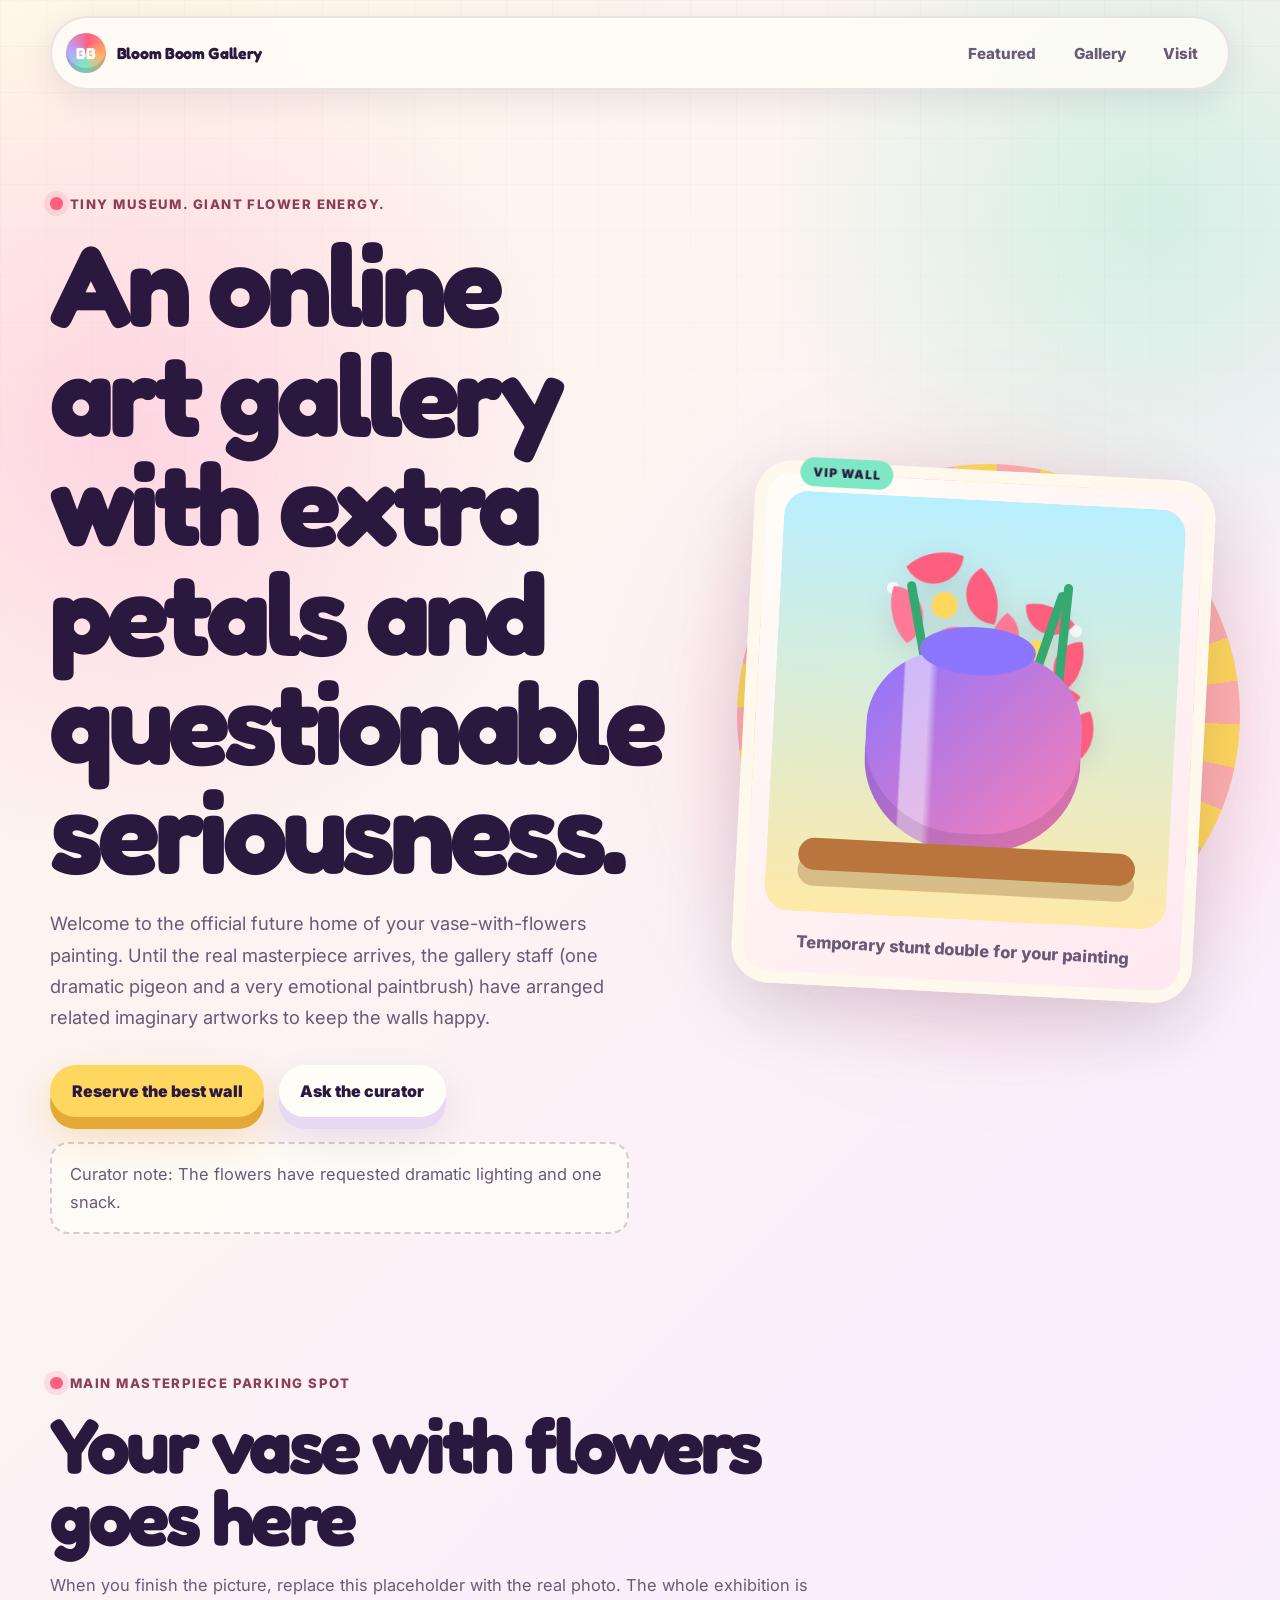
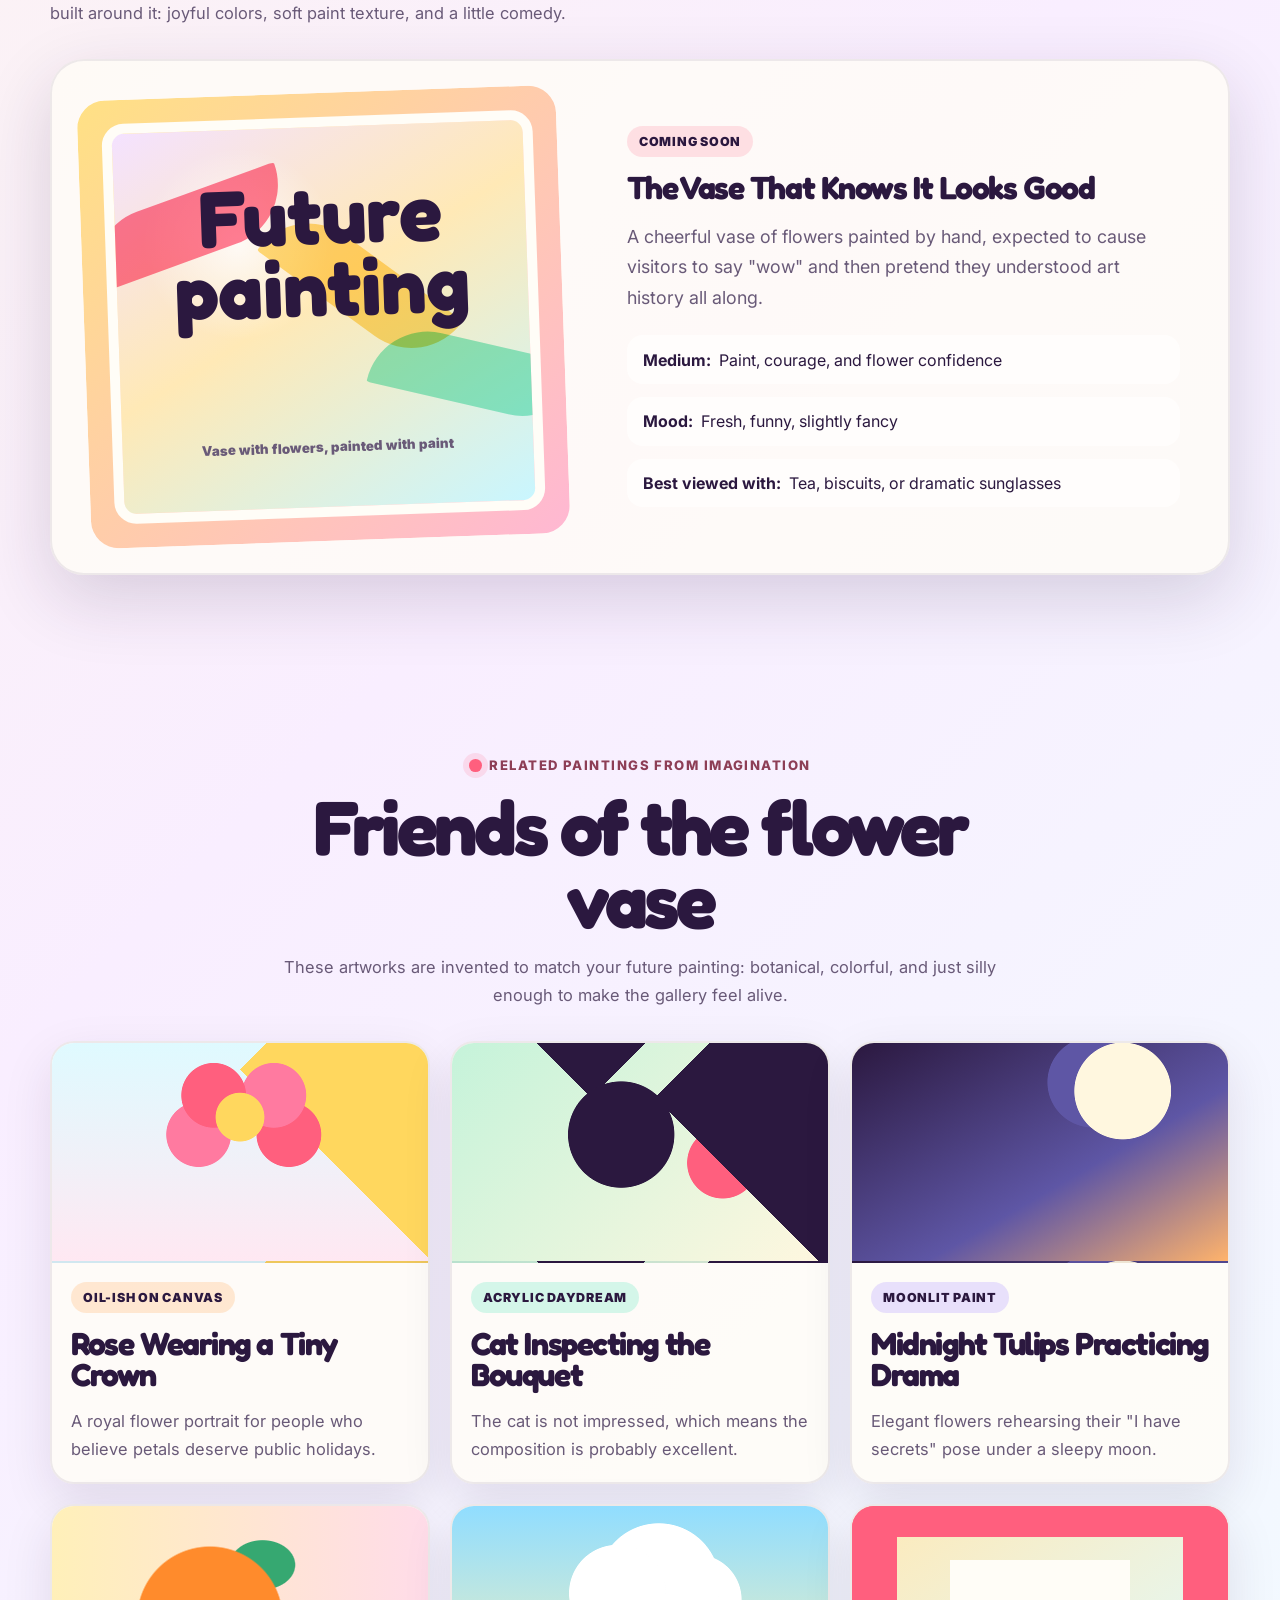
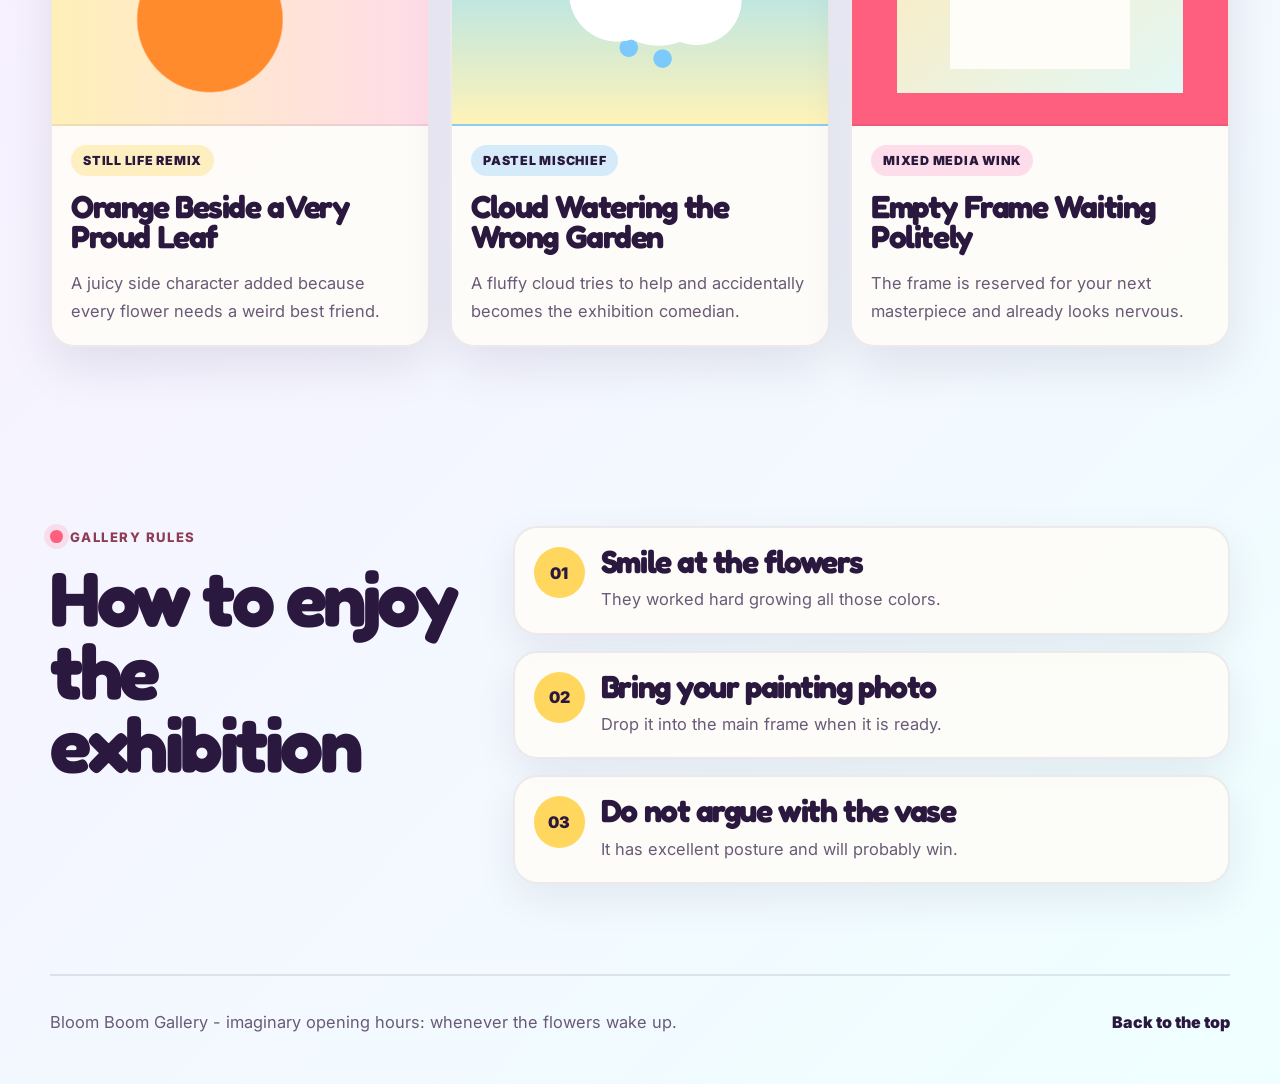
==== index.html @ b15cb38e "Build playful online art gallery site Co-authored-by: sshengova-png <sshengova-png@users.noreply.git" ====
<!doctype html>
<html lang="en">
  <head>
    <meta charset="utf-8">
    <meta name="viewport" content="width=device-width, initial-scale=1">
    <meta
      name="description"
      content="A playful online art gallery for a future vase with flowers painting and wonderfully silly related artworks."
    >
    <title>Bloom Boom Gallery</title>
    <link rel="preconnect" href="https://fonts.googleapis.com">
    <link rel="preconnect" href="https://fonts.gstatic.com" crossorigin>
    <link
      href="https://fonts.googleapis.com/css2?family=Fredoka:wght@500;700&family=Inter:wght@400;600;800&display=swap"
      rel="stylesheet"
    >
    <link rel="stylesheet" href="styles.css">
  </head>
  <body>
    <header class="site-header">
      <a class="brand" href="#top" aria-label="Bloom Boom Gallery home">
        <span class="brand-mark">BB</span>
        <span>Bloom Boom Gallery</span>
      </a>
      <nav class="main-nav" aria-label="Main navigation">
        <a href="#featured">Featured</a>
        <a href="#gallery">Gallery</a>
        <a href="#visit">Visit</a>
      </nav>
    </header>

    <main id="top">
      <section class="hero" aria-labelledby="hero-title">
        <div class="hero-copy">
          <p class="eyebrow">Tiny museum. Giant flower energy.</p>
          <h1 id="hero-title">An online art gallery with extra petals and questionable seriousness.</h1>
          <p>
            Welcome to the official future home of your vase-with-flowers painting. Until the real
            masterpiece arrives, the gallery staff (one dramatic pigeon and a very emotional paintbrush)
            have arranged related imaginary artworks to keep the walls happy.
          </p>
          <div class="hero-actions">
            <a class="button primary" href="#featured">Reserve the best wall</a>
            <button class="button secondary" type="button" id="moodButton">Ask the curator</button>
          </div>
          <p class="curator-note" id="curatorNote" aria-live="polite">
            Curator note: The flowers have requested dramatic lighting and one snack.
          </p>
        </div>

        <div class="hero-art" aria-label="Decorative painted vase and flowers">
          <div class="sunburst"></div>
          <div class="paint-card">
            <div class="flower-scene">
              <span class="flower flower-one"></span>
              <span class="flower flower-two"></span>
              <span class="flower flower-three"></span>
              <span class="stem stem-one"></span>
              <span class="stem stem-two"></span>
              <span class="stem stem-three"></span>
              <span class="vase"></span>
              <span class="table"></span>
            </div>
            <p>Temporary stunt double for your painting</p>
          </div>
        </div>
      </section>

      <section class="featured" id="featured" aria-labelledby="featured-title">
        <div class="section-heading">
          <p class="eyebrow">Main masterpiece parking spot</p>
          <h2 id="featured-title">Your vase with flowers goes here</h2>
          <p>
            When you finish the picture, replace this placeholder with the real photo. The whole
            exhibition is built around it: joyful colors, soft paint texture, and a little comedy.
          </p>
        </div>

        <article class="featured-card">
          <div class="upload-frame">
            <div class="placeholder-painting">
              <span class="brush-stroke stroke-one"></span>
              <span class="brush-stroke stroke-two"></span>
              <span class="brush-stroke stroke-three"></span>
              <strong>Future painting</strong>
              <small>Vase with flowers, painted with paint</small>
            </div>
          </div>
          <div class="featured-details">
            <span class="pill">Coming soon</span>
            <h3>The Vase That Knows It Looks Good</h3>
            <p>
              A cheerful vase of flowers painted by hand, expected to cause visitors to say
              "wow" and then pretend they understood art history all along.
            </p>
            <ul class="art-facts">
              <li><strong>Medium:</strong> Paint, courage, and flower confidence</li>
              <li><strong>Mood:</strong> Fresh, funny, slightly fancy</li>
              <li><strong>Best viewed with:</strong> Tea, biscuits, or dramatic sunglasses</li>
            </ul>
          </div>
        </article>
      </section>

      <section class="gallery-section" id="gallery" aria-labelledby="gallery-title">
        <div class="section-heading centered">
          <p class="eyebrow">Related paintings from imagination</p>
          <h2 id="gallery-title">Friends of the flower vase</h2>
          <p>
            These artworks are invented to match your future painting: botanical, colorful, and
            just silly enough to make the gallery feel alive.
          </p>
        </div>

        <div class="gallery-grid">
          <article class="art-card">
            <div class="mini-art mini-art-rose" aria-hidden="true"></div>
            <div class="art-card-content">
              <span class="pill peach">Oil-ish on canvas</span>
              <h3>Rose Wearing a Tiny Crown</h3>
              <p>A royal flower portrait for people who believe petals deserve public holidays.</p>
            </div>
          </article>
          <article class="art-card">
            <div class="mini-art mini-art-cat" aria-hidden="true"></div>
            <div class="art-card-content">
              <span class="pill mint">Acrylic daydream</span>
              <h3>Cat Inspecting the Bouquet</h3>
              <p>The cat is not impressed, which means the composition is probably excellent.</p>
            </div>
          </article>
          <article class="art-card">
            <div class="mini-art mini-art-moon" aria-hidden="true"></div>
            <div class="art-card-content">
              <span class="pill lavender">Moonlit paint</span>
              <h3>Midnight Tulips Practicing Drama</h3>
              <p>Elegant flowers rehearsing their "I have secrets" pose under a sleepy moon.</p>
            </div>
          </article>
          <article class="art-card">
            <div class="mini-art mini-art-orange" aria-hidden="true"></div>
            <div class="art-card-content">
              <span class="pill yellow">Still life remix</span>
              <h3>Orange Beside a Very Proud Leaf</h3>
              <p>A juicy side character added because every flower needs a weird best friend.</p>
            </div>
          </article>
          <article class="art-card">
            <div class="mini-art mini-art-cloud" aria-hidden="true"></div>
            <div class="art-card-content">
              <span class="pill blue">Pastel mischief</span>
              <h3>Cloud Watering the Wrong Garden</h3>
              <p>A fluffy cloud tries to help and accidentally becomes the exhibition comedian.</p>
            </div>
          </article>
          <article class="art-card">
            <div class="mini-art mini-art-frame" aria-hidden="true"></div>
            <div class="art-card-content">
              <span class="pill pink">Mixed media wink</span>
              <h3>Empty Frame Waiting Politely</h3>
              <p>The frame is reserved for your next masterpiece and already looks nervous.</p>
            </div>
          </article>
        </div>
      </section>

      <section class="visit" id="visit" aria-labelledby="visit-title">
        <div>
          <p class="eyebrow">Gallery rules</p>
          <h2 id="visit-title">How to enjoy the exhibition</h2>
        </div>
        <div class="rule-list">
          <article>
            <span>01</span>
            <h3>Smile at the flowers</h3>
            <p>They worked hard growing all those colors.</p>
          </article>
          <article>
            <span>02</span>
            <h3>Bring your painting photo</h3>
            <p>Drop it into the main frame when it is ready.</p>
          </article>
          <article>
            <span>03</span>
            <h3>Do not argue with the vase</h3>
            <p>It has excellent posture and will probably win.</p>
          </article>
        </div>
      </section>
    </main>

    <footer class="site-footer">
      <p>Bloom Boom Gallery - imaginary opening hours: whenever the flowers wake up.</p>
      <a href="#top">Back to the top</a>
    </footer>

    <script src="script.js"></script>
  </body>
</html>
---- styles.css ----
:root {
  --ink: #2b183f;
  --muted: #695a78;
  --cream: #fff7df;
  --cream-dark: #f7e7be;
  --rose: #ff5f7e;
  --pink: #ff9fce;
  --peach: #ffb36b;
  --yellow: #ffd75e;
  --mint: #7ee8c6;
  --blue: #77c8ff;
  --lavender: #bca4ff;
  --white: #fffdf7;
  --shadow: 0 24px 70px rgba(43, 24, 63, 0.16);
  --radius-xl: 34px;
  --radius-lg: 24px;
  --radius-md: 18px;
}

* {
  box-sizing: border-box;
}

html {
  scroll-behavior: smooth;
}

body {
  margin: 0;
  color: var(--ink);
  font-family: "Inter", system-ui, -apple-system, BlinkMacSystemFont, "Segoe UI", sans-serif;
  background:
    radial-gradient(circle at 10% 10%, rgba(255, 159, 206, 0.38), transparent 28rem),
    radial-gradient(circle at 90% 5%, rgba(126, 232, 198, 0.32), transparent 24rem),
    linear-gradient(135deg, #fff8e8 0%, #f9eeff 48%, #efffff 100%);
  min-height: 100vh;
}

body::before {
  content: "";
  position: fixed;
  inset: 0;
  z-index: -1;
  pointer-events: none;
  opacity: 0.28;
  background-image:
    linear-gradient(rgba(43, 24, 63, 0.08) 1px, transparent 1px),
    linear-gradient(90deg, rgba(43, 24, 63, 0.08) 1px, transparent 1px);
  background-size: 46px 46px;
  mask-image: linear-gradient(to bottom, #000, transparent 85%);
}

a {
  color: inherit;
}

.site-header {
  position: sticky;
  top: 0;
  z-index: 10;
  display: flex;
  align-items: center;
  justify-content: space-between;
  gap: 1rem;
  width: min(1180px, calc(100% - 2rem));
  margin: 1rem auto 0;
  padding: 0.85rem;
  border: 2px solid rgba(43, 24, 63, 0.1);
  border-radius: 999px;
  background: rgba(255, 253, 247, 0.82);
  box-shadow: 0 10px 35px rgba(43, 24, 63, 0.09);
  backdrop-filter: blur(18px);
}

.brand,
.main-nav,
.hero-actions,
.art-facts li,
.site-footer {
  display: flex;
  align-items: center;
}

.brand {
  gap: 0.7rem;
  text-decoration: none;
  font-family: "Fredoka", "Inter", sans-serif;
  font-weight: 700;
  letter-spacing: -0.02em;
}

.brand-mark {
  display: grid;
  place-items: center;
  width: 2.5rem;
  height: 2.5rem;
  border-radius: 50%;
  color: var(--white);
  background: conic-gradient(from 10deg, var(--rose), var(--peach), var(--mint), var(--lavender), var(--rose));
  box-shadow: inset 0 -5px 0 rgba(43, 24, 63, 0.14);
}

.main-nav {
  gap: 0.35rem;
}

.main-nav a {
  padding: 0.75rem 1rem;
  border-radius: 999px;
  color: var(--muted);
  font-size: 0.95rem;
  font-weight: 800;
  text-decoration: none;
}

.main-nav a:hover,
.main-nav a:focus-visible {
  color: var(--ink);
  background: rgba(255, 215, 94, 0.38);
}

.hero,
.featured,
.gallery-section,
.visit {
  width: min(1180px, calc(100% - 2rem));
  margin: 0 auto;
}

.hero {
  display: grid;
  grid-template-columns: minmax(0, 1.05fr) minmax(320px, 0.95fr);
  gap: clamp(2rem, 6vw, 5rem);
  align-items: center;
  padding: clamp(4rem, 8vw, 7rem) 0 3rem;
}

.hero-copy {
  position: relative;
}

.eyebrow {
  display: inline-flex;
  align-items: center;
  gap: 0.45rem;
  margin: 0 0 0.9rem;
  color: #8d3e56;
  font-size: 0.82rem;
  font-weight: 800;
  letter-spacing: 0.11em;
  text-transform: uppercase;
}

.eyebrow::before {
  content: "";
  width: 0.8rem;
  height: 0.8rem;
  border-radius: 50%;
  background: var(--rose);
  box-shadow: 0 0 0 6px rgba(255, 95, 126, 0.15);
}

h1,
h2,
h3 {
  margin: 0;
  font-family: "Fredoka", "Inter", sans-serif;
  line-height: 0.95;
  letter-spacing: -0.045em;
}

h1 {
  max-width: 11ch;
  font-size: clamp(3.9rem, 9vw, 8.3rem);
}

h2 {
  font-size: clamp(2.6rem, 6vw, 5rem);
}

h3 {
  font-size: clamp(1.35rem, 3vw, 2rem);
}

p {
  color: var(--muted);
  font-size: 1.03rem;
  line-height: 1.7;
}

.hero-copy > p:not(.eyebrow):not(.curator-note) {
  max-width: 45rem;
  margin: 1.4rem 0 0;
  font-size: 1.15rem;
}

.hero-actions {
  flex-wrap: wrap;
  gap: 0.9rem;
  margin-top: 2rem;
}

.button {
  display: inline-flex;
  align-items: center;
  justify-content: center;
  min-height: 3.2rem;
  padding: 0.95rem 1.35rem;
  border: 0;
  border-radius: 999px;
  color: var(--ink);
  font: inherit;
  font-weight: 900;
  text-decoration: none;
  cursor: pointer;
  transition: transform 180ms ease, box-shadow 180ms ease;
}

.button:hover,
.button:focus-visible {
  transform: translateY(-3px) rotate(-1deg);
}

.button.primary {
  background: var(--yellow);
  box-shadow: 0 12px 0 #e4a934, 0 18px 40px rgba(228, 169, 52, 0.32);
}

.button.secondary {
  background: var(--white);
  box-shadow: 0 12px 0 #e7d8f4, 0 18px 40px rgba(43, 24, 63, 0.11);
}

.curator-note {
  max-width: 39rem;
  margin: 1.6rem 0 0;
  padding: 1rem 1.1rem;
  border: 2px dashed rgba(43, 24, 63, 0.2);
  border-radius: var(--radius-md);
  background: rgba(255, 253, 247, 0.74);
}

.hero-art {
  position: relative;
  min-height: 580px;
}

.sunburst {
  position: absolute;
  inset: 7% -2% auto auto;
  width: min(96%, 560px);
  aspect-ratio: 1;
  border-radius: 50%;
  background:
    repeating-conic-gradient(from -8deg, rgba(255, 215, 94, 0.88) 0 10deg, rgba(255, 159, 206, 0.72) 10deg 20deg),
    var(--yellow);
  filter: drop-shadow(0 24px 70px rgba(255, 95, 126, 0.22));
  animation: spinSoft 24s linear infinite;
}

.paint-card {
  position: absolute;
  inset: 8% 5% auto auto;
  width: min(88%, 500px);
  min-height: 520px;
  padding: 1.1rem;
  border: 12px solid #fff9ed;
  border-radius: 38px;
  background: linear-gradient(145deg, #fffdf7, #ffe8f0);
  box-shadow: var(--shadow);
  transform: rotate(3deg);
}

.paint-card::before {
  content: "VIP WALL";
  position: absolute;
  top: -1rem;
  left: 2rem;
  padding: 0.45rem 0.8rem;
  border-radius: 999px;
  color: var(--ink);
  background: var(--mint);
  font-size: 0.75rem;
  font-weight: 900;
  letter-spacing: 0.08em;
}

.paint-card p {
  margin: 1rem 0 0;
  text-align: center;
  font-weight: 800;
}

.flower-scene {
  position: relative;
  min-height: 420px;
  overflow: hidden;
  border-radius: 25px;
  background:
    radial-gradient(circle at 28% 22%, rgba(255, 255, 255, 0.92) 0 0.35rem, transparent 0.4rem),
    radial-gradient(circle at 74% 30%, rgba(255, 255, 255, 0.88) 0 0.35rem, transparent 0.4rem),
    linear-gradient(180deg, #b8efff 0%, #ffe9a9 100%);
}

.flower,
.stem,
.vase,
.table,
.brush-stroke {
  position: absolute;
  display: block;
}

.flower {
  width: 6.6rem;
  height: 6.6rem;
  border-radius: 48% 52% 50% 50%;
  background:
    radial-gradient(circle, var(--yellow) 0 17%, transparent 18%),
    radial-gradient(circle at 50% 0%, var(--rose) 0 25%, transparent 26%),
    radial-gradient(circle at 100% 50%, var(--rose) 0 25%, transparent 26%),
    radial-gradient(circle at 50% 100%, #ff7895 0 25%, transparent 26%),
    radial-gradient(circle at 0% 50%, #ff7895 0 25%, transparent 26%);
  filter: drop-shadow(0 10px 14px rgba(43, 24, 63, 0.14));
}

.flower-one {
  top: 3.4rem;
  left: 7rem;
  transform: rotate(-15deg);
}

.flower-two {
  top: 6rem;
  right: 5.6rem;
  transform: rotate(18deg) scale(0.9);
}

.flower-three {
  top: 10.7rem;
  left: 14rem;
  transform: rotate(8deg) scale(0.82);
}

.stem {
  bottom: 7.3rem;
  width: 0.55rem;
  height: 14rem;
  border-radius: 999px;
  background: #36a871;
  transform-origin: bottom;
}

.stem-one {
  left: 11rem;
  transform: rotate(-13deg);
}

.stem-two {
  right: 11rem;
  transform: rotate(16deg);
}

.stem-three {
  left: 17rem;
  transform: rotate(3deg);
}

.vase {
  left: 50%;
  bottom: 4.2rem;
  width: 13.5rem;
  height: 12.5rem;
  border-radius: 38% 38% 46% 46%;
  background:
    linear-gradient(90deg, transparent 0 16%, rgba(255, 255, 255, 0.5) 17% 28%, transparent 32%),
    linear-gradient(135deg, #8c75ff, #ff7fb0);
  box-shadow: inset 0 -18px 0 rgba(43, 24, 63, 0.12);
  transform: translateX(-50%);
}

.vase::before {
  content: "";
  position: absolute;
  top: -1.6rem;
  left: 50%;
  width: 7.3rem;
  height: 3rem;
  border-radius: 50%;
  background: #8c75ff;
  transform: translateX(-50%);
}

.table {
  left: 8%;
  right: 8%;
  bottom: 2.6rem;
  height: 2rem;
  border-radius: 999px;
  background: #b9753c;
  box-shadow: 0 16px 0 rgba(137, 83, 42, 0.3);
}

.featured,
.gallery-section,
.visit {
  padding: clamp(3rem, 7vw, 6rem) 0;
}

.section-heading {
  max-width: 760px;
  margin-bottom: 2rem;
}

.section-heading.centered {
  margin-inline: auto;
  text-align: center;
}

.section-heading.centered .eyebrow {
  justify-content: center;
}

.featured-card {
  display: grid;
  grid-template-columns: minmax(260px, 0.9fr) minmax(0, 1.1fr);
  gap: clamp(1.2rem, 4vw, 3rem);
  align-items: center;
  padding: clamp(1rem, 3vw, 2rem);
  border: 2px solid rgba(43, 24, 63, 0.08);
  border-radius: var(--radius-xl);
  background: rgba(255, 253, 247, 0.78);
  box-shadow: var(--shadow);
}

.upload-frame {
  padding: clamp(0.8rem, 2vw, 1.5rem);
  border-radius: 28px;
  background:
    linear-gradient(135deg, rgba(255, 215, 94, 0.7), rgba(255, 159, 206, 0.72)),
    var(--cream);
  transform: rotate(-2deg);
}

.placeholder-painting {
  position: relative;
  display: grid;
  place-items: center;
  min-height: 400px;
  overflow: hidden;
  border: 10px solid var(--white);
  border-radius: 22px;
  text-align: center;
  background:
    radial-gradient(circle at 30% 30%, rgba(255, 255, 255, 0.8), transparent 6rem),
    linear-gradient(150deg, #f4e2ff, #ffe9b6 46%, #c9f6ff);
}

.placeholder-painting strong,
.placeholder-painting small {
  position: relative;
  z-index: 1;
  display: block;
}

.placeholder-painting strong {
  max-width: 8ch;
  font-family: "Fredoka", "Inter", sans-serif;
  font-size: clamp(2.4rem, 7vw, 5rem);
  line-height: 0.9;
}

.placeholder-painting small {
  max-width: 19rem;
  margin-top: 0.8rem;
  color: var(--muted);
  font-weight: 900;
}

.brush-stroke {
  width: 13rem;
  height: 4rem;
  border-radius: 999px 40% 999px 40%;
  mix-blend-mode: multiply;
  opacity: 0.8;
}

.stroke-one {
  top: 4rem;
  left: -2rem;
  background: var(--rose);
  transform: rotate(-18deg);
}

.stroke-two {
  right: -3rem;
  bottom: 6rem;
  background: var(--mint);
  transform: rotate(15deg);
}

.stroke-three {
  top: 8rem;
  right: 4rem;
  background: var(--yellow);
  transform: rotate(38deg);
}

.featured-details {
  padding: clamp(0.8rem, 2vw, 1rem);
}

.featured-details p {
  font-size: 1.12rem;
}

.pill {
  display: inline-flex;
  width: max-content;
  margin-bottom: 1rem;
  padding: 0.5rem 0.75rem;
  border-radius: 999px;
  color: var(--ink);
  background: rgba(255, 95, 126, 0.17);
  font-size: 0.78rem;
  font-weight: 900;
  letter-spacing: 0.06em;
  text-transform: uppercase;
}

.pill.peach {
  background: rgba(255, 179, 107, 0.28);
}

.pill.mint {
  background: rgba(126, 232, 198, 0.32);
}

.pill.lavender {
  background: rgba(188, 164, 255, 0.32);
}

.pill.yellow {
  background: rgba(255, 215, 94, 0.36);
}

.pill.blue {
  background: rgba(119, 200, 255, 0.3);
}

.pill.pink {
  background: rgba(255, 159, 206, 0.34);
}

.art-facts {
  display: grid;
  gap: 0.8rem;
  padding: 0;
  margin: 1.4rem 0 0;
  list-style: none;
}

.art-facts li {
  gap: 0.5rem;
  align-items: flex-start;
  padding: 0.9rem 1rem;
  border-radius: 16px;
  background: rgba(255, 255, 255, 0.64);
}

.gallery-grid {
  display: grid;
  grid-template-columns: repeat(3, minmax(0, 1fr));
  gap: 1.25rem;
}

.art-card {
  overflow: hidden;
  border: 2px solid rgba(43, 24, 63, 0.08);
  border-radius: var(--radius-lg);
  background: rgba(255, 253, 247, 0.84);
  box-shadow: 0 18px 50px rgba(43, 24, 63, 0.1);
  transition: transform 180ms ease, box-shadow 180ms ease;
}

.art-card:hover {
  transform: translateY(-8px) rotate(var(--tilt, -1deg));
  box-shadow: 0 24px 70px rgba(43, 24, 63, 0.16);
}

.art-card:nth-child(even) {
  --tilt: 1deg;
}

.mini-art {
  min-height: 220px;
  border-bottom: 2px solid rgba(43, 24, 63, 0.08);
}

.mini-art-rose {
  background:
    radial-gradient(circle at 50% 34%, #ffd75e 0 1.5rem, transparent 1.55rem),
    radial-gradient(circle at 43% 24%, #ff5f7e 0 2rem, transparent 2.05rem),
    radial-gradient(circle at 59% 24%, #ff7aa0 0 2rem, transparent 2.05rem),
    radial-gradient(circle at 39% 42%, #ff7aa0 0 2rem, transparent 2.05rem),
    radial-gradient(circle at 63% 42%, #ff5f7e 0 2rem, transparent 2.05rem),
    conic-gradient(from 45deg at 50% 12%, #ffd75e 0 25%, transparent 0 100%),
    linear-gradient(180deg, #dffaff, #ffe8f2);
}

.mini-art-cat {
  background:
    radial-gradient(circle at 45% 42%, #2b183f 0 3.3rem, transparent 3.35rem),
    radial-gradient(circle at 38% 35%, #fff7df 0 0.45rem, transparent 0.5rem),
    radial-gradient(circle at 53% 35%, #fff7df 0 0.45rem, transparent 0.5rem),
    conic-gradient(from 315deg at 37% 25%, #2b183f 0 25%, transparent 0 100%),
    conic-gradient(from 45deg at 54% 25%, #2b183f 0 25%, transparent 0 100%),
    radial-gradient(circle at 72% 55%, #ff5f7e 0 2.2rem, transparent 2.25rem),
    linear-gradient(135deg, #c5f3da, #fff7df);
}

.mini-art-moon {
  background:
    radial-gradient(circle at 72% 22%, #fff7df 0 3rem, transparent 3.05rem),
    radial-gradient(circle at 64% 18%, #5e56a5 0 2.8rem, transparent 2.85rem),
    linear-gradient(150deg, #2b183f 0%, #5e56a5 60%, #ffb36b 100%);
}

.mini-art-orange {
  background:
    radial-gradient(circle at 42% 52%, #ff8b2c 0 4.5rem, transparent 4.6rem),
    radial-gradient(ellipse at 56% 27%, #36a871 0 2rem, transparent 2.08rem),
    linear-gradient(90deg, #fff0b9, #ffdce9);
}

.mini-art-cloud {
  background:
    radial-gradient(circle at 44% 40%, #fff 0 3rem, transparent 3.05rem),
    radial-gradient(circle at 55% 36%, #fff 0 3.8rem, transparent 3.85rem),
    radial-gradient(circle at 65% 43%, #fff 0 2.8rem, transparent 2.85rem),
    radial-gradient(circle at 47% 65%, rgba(119, 200, 255, 0.95) 0 0.55rem, transparent 0.6rem),
    radial-gradient(circle at 56% 70%, rgba(119, 200, 255, 0.95) 0 0.55rem, transparent 0.6rem),
    linear-gradient(180deg, #90ddff, #fff3b8);
}

.mini-art-frame {
  background:
    linear-gradient(#fffdf7, #fffdf7) center / 48% 50% no-repeat,
    linear-gradient(90deg, #ff5f7e 0 12%, transparent 12% 88%, #ff5f7e 88%),
    linear-gradient(#ff5f7e 0 14%, transparent 14% 86%, #ff5f7e 86%),
    linear-gradient(145deg, #ffe9b6, #dffaff);
}

.art-card-content {
  padding: 1.2rem;
}

.art-card-content p {
  margin-bottom: 0;
}

.visit {
  display: grid;
  grid-template-columns: minmax(220px, 0.75fr) minmax(0, 1.25fr);
  gap: 2rem;
  align-items: start;
}

.rule-list {
  display: grid;
  gap: 1rem;
}

.rule-list article {
  display: grid;
  grid-template-columns: auto minmax(0, 1fr);
  gap: 0.5rem 1rem;
  padding: 1.2rem;
  border: 2px solid rgba(43, 24, 63, 0.08);
  border-radius: var(--radius-lg);
  background: rgba(255, 253, 247, 0.8);
  box-shadow: 0 14px 40px rgba(43, 24, 63, 0.08);
}

.rule-list span {
  grid-row: span 2;
  display: grid;
  place-items: center;
  width: 3.2rem;
  height: 3.2rem;
  border-radius: 50%;
  background: var(--yellow);
  font-weight: 900;
}

.rule-list p {
  margin: 0;
}

.site-footer {
  justify-content: space-between;
  gap: 1rem;
  width: min(1180px, calc(100% - 2rem));
  margin: 0 auto;
  padding: 2rem 0 3rem;
  border-top: 2px solid rgba(43, 24, 63, 0.1);
}

.site-footer p {
  margin: 0;
}

.site-footer a {
  font-weight: 900;
  text-decoration: none;
}

@keyframes spinSoft {
  to {
    transform: rotate(1turn);
  }
}

@media (prefers-reduced-motion: reduce) {
  *,
  *::before,
  *::after {
    scroll-behavior: auto !important;
    animation-duration: 0.01ms !important;
    animation-iteration-count: 1 !important;
    transition-duration: 0.01ms !important;
  }
}

@media (max-width: 900px) {
  .hero,
  .featured-card,
  .visit {
    grid-template-columns: 1fr;
  }

  h1 {
    max-width: 12ch;
  }

  .hero-art {
    min-height: 520px;
  }

  .paint-card {
    inset-inline: 50% auto;
    transform: translateX(-50%) rotate(2deg);
  }

  .gallery-grid {
    grid-template-columns: repeat(2, minmax(0, 1fr));
  }
}

@media (max-width: 680px) {
  .site-header {
    align-items: stretch;
    border-radius: 28px;
    flex-direction: column;
  }

  .main-nav {
    display: grid;
    grid-template-columns: repeat(3, 1fr);
  }

  .main-nav a {
    text-align: center;
  }

  h1 {
    font-size: clamp(3.25rem, 15vw, 5rem);
  }

  .hero {
    padding-top: 3rem;
  }

  .hero-art {
    min-height: 450px;
  }

  .paint-card {
    width: min(94%, 430px);
    min-height: 430px;
  }

  .flower-scene {
    min-height: 330px;
  }

  .flower {
    transform: scale(0.72);
  }

  .flower-one {
    left: 3rem;
  }

  .flower-two {
    right: 2.5rem;
  }

  .flower-three {
    left: 9rem;
  }

  .stem-one {
    left: 7.3rem;
  }

  .stem-two {
    right: 7rem;
  }

  .stem-three {
    left: 12rem;
  }

  .vase {
    width: 11rem;
    height: 10.2rem;
  }

  .gallery-grid {
    grid-template-columns: 1fr;
  }

  .site-footer {
    align-items: flex-start;
    flex-direction: column;
  }
}
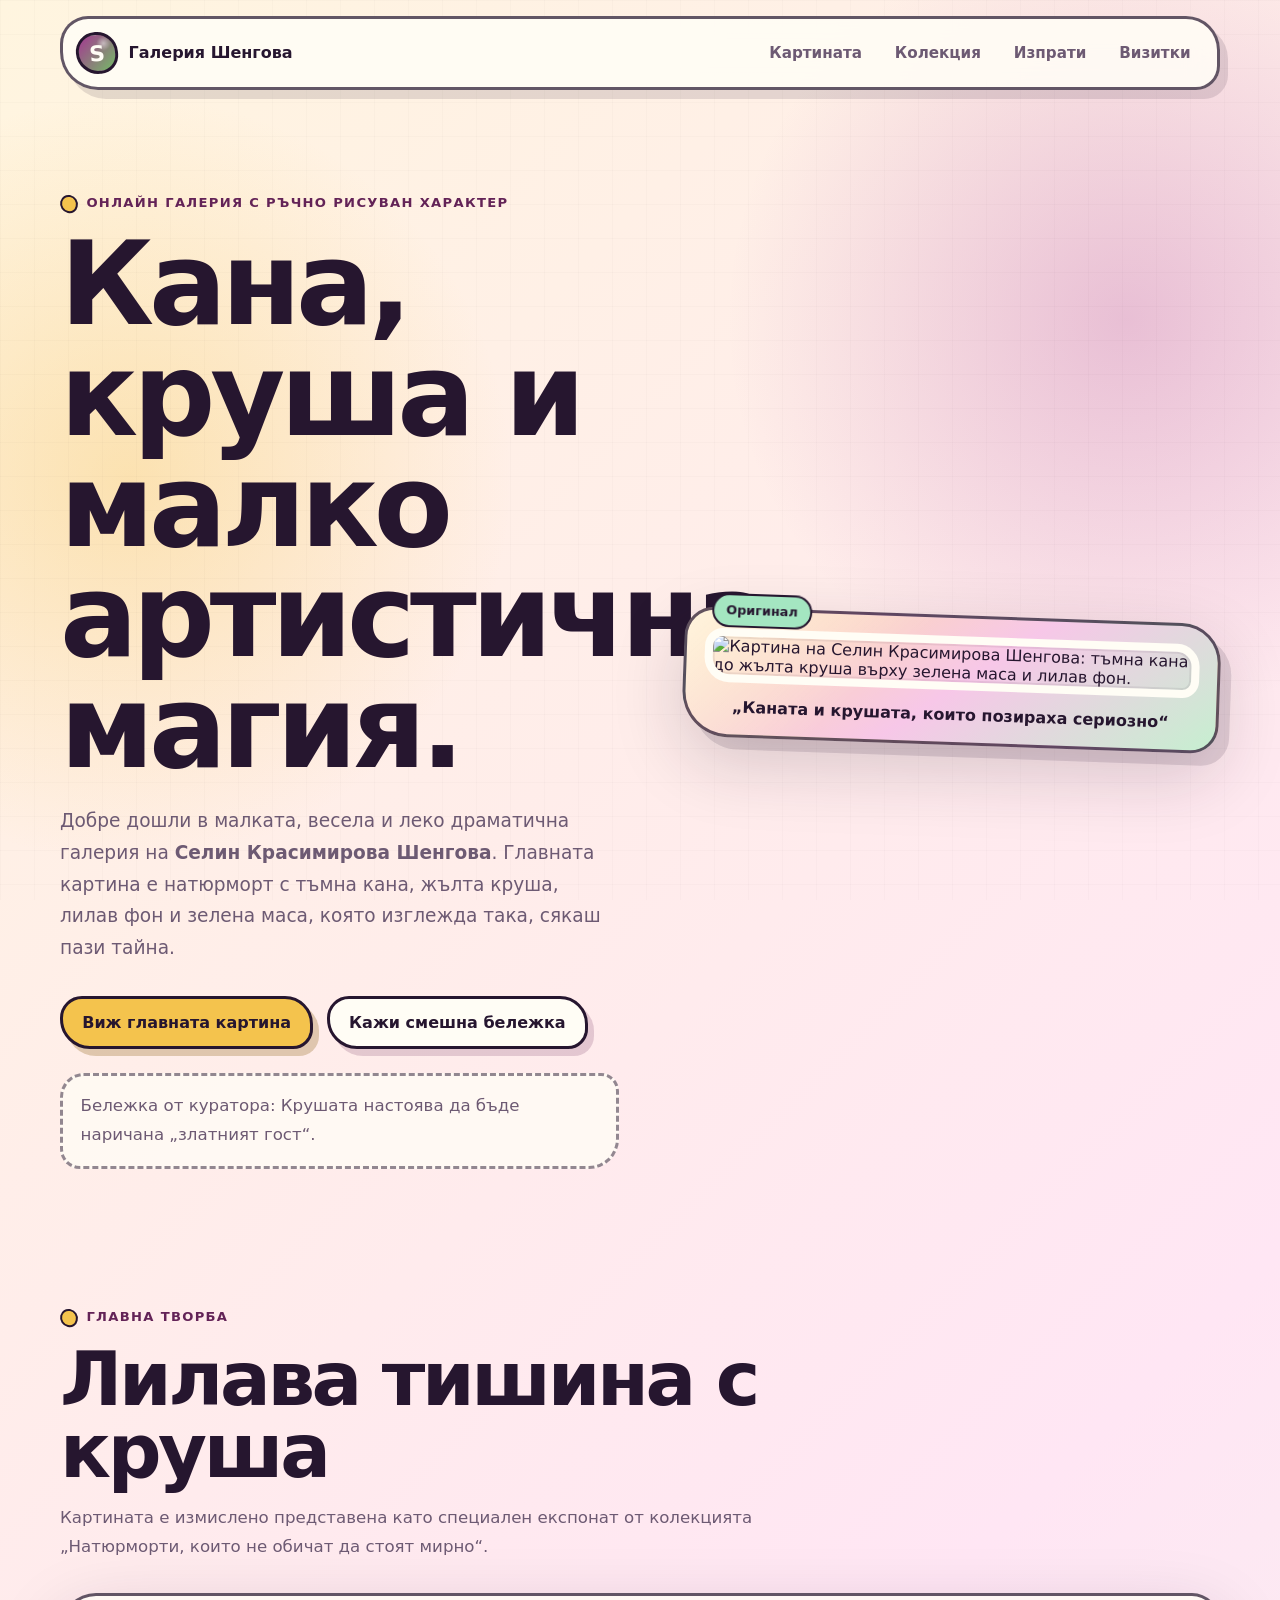
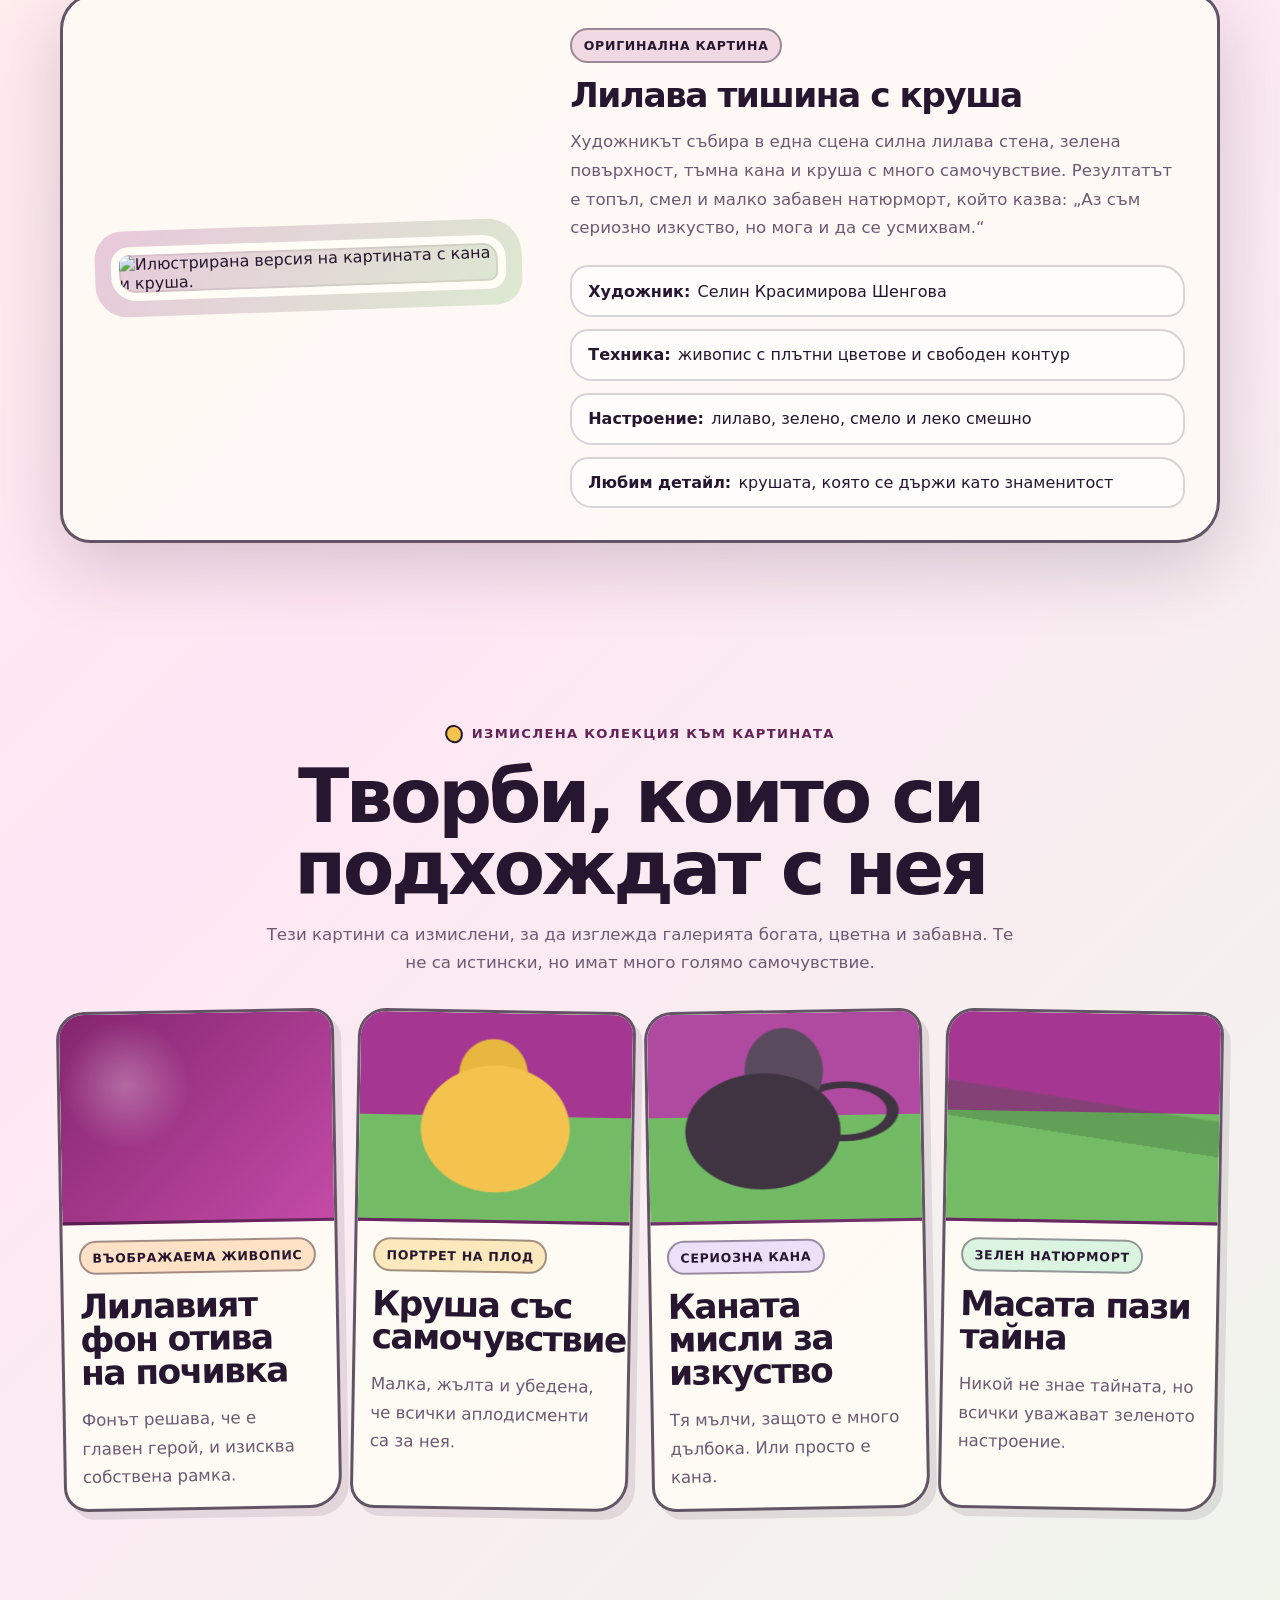
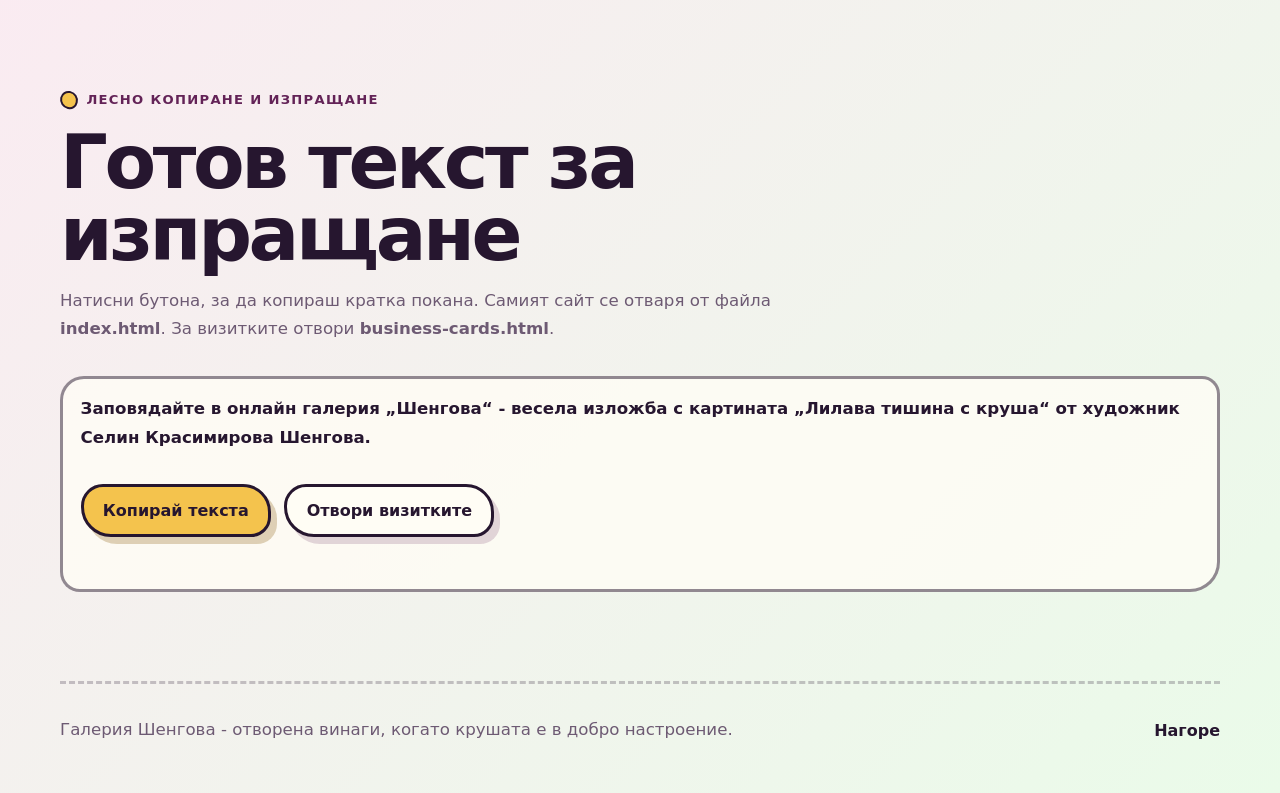
==== commit 3fe6b3b3: "Update gallery with Selin artwork and business cards Co-authored-by: sshengova-png <sshengova-png@us" ====
--- a/index.html
+++ b/index.html
@@ -1,197 +1,170 @@
 <!doctype html>
-<html lang="en">
+<html lang="bg">
   <head>
     <meta charset="utf-8">
     <meta name="viewport" content="width=device-width, initial-scale=1">
     <meta
       name="description"
-      content="A playful online art gallery for a future vase with flowers painting and wonderfully silly related artworks."
+      content="Онлайн галерия за картината на Селин Красимирова Шенгова с тъмна кана и жълта круша."
     >
-    <title>Bloom Boom Gallery</title>
-    <link rel="preconnect" href="https://fonts.googleapis.com">
-    <link rel="preconnect" href="https://fonts.gstatic.com" crossorigin>
-    <link
-      href="https://fonts.googleapis.com/css2?family=Fredoka:wght@500;700&family=Inter:wght@400;600;800&display=swap"
-      rel="stylesheet"
-    >
+    <title>Галерия Шенгова</title>
     <link rel="stylesheet" href="styles.css">
   </head>
   <body>
     <header class="site-header">
-      <a class="brand" href="#top" aria-label="Bloom Boom Gallery home">
-        <span class="brand-mark">BB</span>
-        <span>Bloom Boom Gallery</span>
+      <a class="brand" href="#top" aria-label="Галерия Шенгова - начало">
+        <span class="brand-mark">S</span>
+        <span>Галерия Шенгова</span>
       </a>
-      <nav class="main-nav" aria-label="Main navigation">
-        <a href="#featured">Featured</a>
-        <a href="#gallery">Gallery</a>
-        <a href="#visit">Visit</a>
+      <nav class="main-nav" aria-label="Основна навигация">
+        <a href="#artwork">Картината</a>
+        <a href="#collection">Колекция</a>
+        <a href="#share">Изпрати</a>
+        <a href="business-cards.html">Визитки</a>
       </nav>
     </header>
 
     <main id="top">
       <section class="hero" aria-labelledby="hero-title">
         <div class="hero-copy">
-          <p class="eyebrow">Tiny museum. Giant flower energy.</p>
-          <h1 id="hero-title">An online art gallery with extra petals and questionable seriousness.</h1>
+          <p class="eyebrow">Онлайн галерия с ръчно рисуван характер</p>
+          <h1 id="hero-title">Кана, круша и малко артистична магия.</h1>
           <p>
-            Welcome to the official future home of your vase-with-flowers painting. Until the real
-            masterpiece arrives, the gallery staff (one dramatic pigeon and a very emotional paintbrush)
-            have arranged related imaginary artworks to keep the walls happy.
+            Добре дошли в малката, весела и леко драматична галерия на
+            <strong>Селин Красимирова Шенгова</strong>. Главната картина е натюрморт
+            с тъмна кана, жълта круша, лилав фон и зелена маса, която изглежда така,
+            сякаш пази тайна.
           </p>
           <div class="hero-actions">
-            <a class="button primary" href="#featured">Reserve the best wall</a>
-            <button class="button secondary" type="button" id="moodButton">Ask the curator</button>
+            <a class="button primary" href="#artwork">Виж главната картина</a>
+            <button class="button secondary" type="button" id="curatorButton">
+              Кажи смешна бележка
+            </button>
           </div>
           <p class="curator-note" id="curatorNote" aria-live="polite">
-            Curator note: The flowers have requested dramatic lighting and one snack.
+            Бележка от куратора: Крушата настоява да бъде наричана „златният гост“.
           </p>
         </div>
 
-        <div class="hero-art" aria-label="Decorative painted vase and flowers">
-          <div class="sunburst"></div>
-          <div class="paint-card">
-            <div class="flower-scene">
-              <span class="flower flower-one"></span>
-              <span class="flower flower-two"></span>
-              <span class="flower flower-three"></span>
-              <span class="stem stem-one"></span>
-              <span class="stem stem-two"></span>
-              <span class="stem stem-three"></span>
-              <span class="vase"></span>
-              <span class="table"></span>
-            </div>
-            <p>Temporary stunt double for your painting</p>
-          </div>
-        </div>
+        <figure class="hero-frame">
+          <img
+            src="selin-kana-krusha.svg"
+            alt="Картина на Селин Красимирова Шенгова: тъмна кана до жълта круша върху зелена маса и лилав фон."
+          >
+          <figcaption>„Каната и крушата, които позираха сериозно“</figcaption>
+        </figure>
       </section>
 
-      <section class="featured" id="featured" aria-labelledby="featured-title">
+      <section class="artwork-section" id="artwork" aria-labelledby="artwork-title">
         <div class="section-heading">
-          <p class="eyebrow">Main masterpiece parking spot</p>
-          <h2 id="featured-title">Your vase with flowers goes here</h2>
+          <p class="eyebrow">Главна творба</p>
+          <h2 id="artwork-title">Лилава тишина с круша</h2>
           <p>
-            When you finish the picture, replace this placeholder with the real photo. The whole
-            exhibition is built around it: joyful colors, soft paint texture, and a little comedy.
+            Картината е измислено представена като специален експонат от колекцията
+            „Натюрморти, които не обичат да стоят мирно“.
           </p>
         </div>
 
-        <article class="featured-card">
-          <div class="upload-frame">
-            <div class="placeholder-painting">
-              <span class="brush-stroke stroke-one"></span>
-              <span class="brush-stroke stroke-two"></span>
-              <span class="brush-stroke stroke-three"></span>
-              <strong>Future painting</strong>
-              <small>Vase with flowers, painted with paint</small>
-            </div>
+        <article class="feature-card">
+          <div class="feature-image">
+            <img
+              src="selin-kana-krusha.svg"
+              alt="Илюстрирана версия на картината с кана и круша."
+            >
           </div>
-          <div class="featured-details">
-            <span class="pill">Coming soon</span>
-            <h3>The Vase That Knows It Looks Good</h3>
+          <div class="feature-details">
+            <span class="pill">Оригинална картина</span>
+            <h3>Лилава тишина с круша</h3>
             <p>
-              A cheerful vase of flowers painted by hand, expected to cause visitors to say
-              "wow" and then pretend they understood art history all along.
+              Художникът събира в една сцена силна лилава стена, зелена повърхност,
+              тъмна кана и круша с много самочувствие. Резултатът е топъл, смел и
+              малко забавен натюрморт, който казва: „Аз съм сериозно изкуство, но
+              мога и да се усмихвам.“
             </p>
             <ul class="art-facts">
-              <li><strong>Medium:</strong> Paint, courage, and flower confidence</li>
-              <li><strong>Mood:</strong> Fresh, funny, slightly fancy</li>
-              <li><strong>Best viewed with:</strong> Tea, biscuits, or dramatic sunglasses</li>
+              <li><strong>Художник:</strong> Селин Красимирова Шенгова</li>
+              <li><strong>Техника:</strong> живопис с плътни цветове и свободен контур</li>
+              <li><strong>Настроение:</strong> лилаво, зелено, смело и леко смешно</li>
+              <li><strong>Любим детайл:</strong> крушата, която се държи като знаменитост</li>
             </ul>
           </div>
         </article>
       </section>
 
-      <section class="gallery-section" id="gallery" aria-labelledby="gallery-title">
+      <section class="collection-section" id="collection" aria-labelledby="collection-title">
         <div class="section-heading centered">
-          <p class="eyebrow">Related paintings from imagination</p>
-          <h2 id="gallery-title">Friends of the flower vase</h2>
+          <p class="eyebrow">Измислена колекция към картината</p>
+          <h2 id="collection-title">Творби, които си подхождат с нея</h2>
           <p>
-            These artworks are invented to match your future painting: botanical, colorful, and
-            just silly enough to make the gallery feel alive.
+            Тези картини са измислени, за да изглежда галерията богата, цветна и
+            забавна. Те не са истински, но имат много голямо самочувствие.
           </p>
         </div>
 
         <div class="gallery-grid">
           <article class="art-card">
-            <div class="mini-art mini-art-rose" aria-hidden="true"></div>
+            <div class="mini-art mini-art-purple" aria-hidden="true"></div>
             <div class="art-card-content">
-              <span class="pill peach">Oil-ish on canvas</span>
-              <h3>Rose Wearing a Tiny Crown</h3>
-              <p>A royal flower portrait for people who believe petals deserve public holidays.</p>
+              <span class="pill peach">Въображаема живопис</span>
+              <h3>Лилавият фон отива на почивка</h3>
+              <p>Фонът решава, че е главен герой, и изисква собствена рамка.</p>
             </div>
           </article>
           <article class="art-card">
-            <div class="mini-art mini-art-cat" aria-hidden="true"></div>
+            <div class="mini-art mini-art-pear" aria-hidden="true"></div>
             <div class="art-card-content">
-              <span class="pill mint">Acrylic daydream</span>
-              <h3>Cat Inspecting the Bouquet</h3>
-              <p>The cat is not impressed, which means the composition is probably excellent.</p>
+              <span class="pill yellow">Портрет на плод</span>
+              <h3>Круша със самочувствие</h3>
+              <p>Малка, жълта и убедена, че всички аплодисменти са за нея.</p>
             </div>
           </article>
           <article class="art-card">
-            <div class="mini-art mini-art-moon" aria-hidden="true"></div>
+            <div class="mini-art mini-art-jug" aria-hidden="true"></div>
             <div class="art-card-content">
-              <span class="pill lavender">Moonlit paint</span>
-              <h3>Midnight Tulips Practicing Drama</h3>
-              <p>Elegant flowers rehearsing their "I have secrets" pose under a sleepy moon.</p>
+              <span class="pill lavender">Сериозна кана</span>
+              <h3>Каната мисли за изкуство</h3>
+              <p>Тя мълчи, защото е много дълбока. Или просто е кана.</p>
             </div>
           </article>
           <article class="art-card">
-            <div class="mini-art mini-art-orange" aria-hidden="true"></div>
+            <div class="mini-art mini-art-table" aria-hidden="true"></div>
             <div class="art-card-content">
-              <span class="pill yellow">Still life remix</span>
-              <h3>Orange Beside a Very Proud Leaf</h3>
-              <p>A juicy side character added because every flower needs a weird best friend.</p>
-            </div>
-          </article>
-          <article class="art-card">
-            <div class="mini-art mini-art-cloud" aria-hidden="true"></div>
-            <div class="art-card-content">
-              <span class="pill blue">Pastel mischief</span>
-              <h3>Cloud Watering the Wrong Garden</h3>
-              <p>A fluffy cloud tries to help and accidentally becomes the exhibition comedian.</p>
-            </div>
-          </article>
-          <article class="art-card">
-            <div class="mini-art mini-art-frame" aria-hidden="true"></div>
-            <div class="art-card-content">
-              <span class="pill pink">Mixed media wink</span>
-              <h3>Empty Frame Waiting Politely</h3>
-              <p>The frame is reserved for your next masterpiece and already looks nervous.</p>
+              <span class="pill mint">Зелен натюрморт</span>
+              <h3>Масата пази тайна</h3>
+              <p>Никой не знае тайната, но всички уважават зеленото настроение.</p>
             </div>
           </article>
         </div>
       </section>
 
-      <section class="visit" id="visit" aria-labelledby="visit-title">
-        <div>
-          <p class="eyebrow">Gallery rules</p>
-          <h2 id="visit-title">How to enjoy the exhibition</h2>
+      <section class="share-section" id="share" aria-labelledby="share-title">
+        <div class="section-heading">
+          <p class="eyebrow">Лесно копиране и изпращане</p>
+          <h2 id="share-title">Готов текст за изпращане</h2>
+          <p>
+            Натисни бутона, за да копираш кратка покана. Самият сайт се отваря от
+            файла <strong>index.html</strong>. За визитките отвори
+            <strong>business-cards.html</strong>.
+          </p>
         </div>
-        <div class="rule-list">
-          <article>
-            <span>01</span>
-            <h3>Smile at the flowers</h3>
-            <p>They worked hard growing all those colors.</p>
-          </article>
-          <article>
-            <span>02</span>
-            <h3>Bring your painting photo</h3>
-            <p>Drop it into the main frame when it is ready.</p>
-          </article>
-          <article>
-            <span>03</span>
-            <h3>Do not argue with the vase</h3>
-            <p>It has excellent posture and will probably win.</p>
-          </article>
+
+        <div class="share-card">
+          <p id="shareText">
+            Заповядайте в онлайн галерия „Шенгова“ - весела изложба с картината
+            „Лилава тишина с круша“ от художник Селин Красимирова Шенгова.
+          </p>
+          <div class="share-actions">
+            <button class="button primary" type="button" id="copyButton">Копирай текста</button>
+            <a class="button secondary" href="business-cards.html">Отвори визитките</a>
+          </div>
+          <p class="copy-status" id="copyStatus" aria-live="polite"></p>
         </div>
       </section>
     </main>
 
     <footer class="site-footer">
-      <p>Bloom Boom Gallery - imaginary opening hours: whenever the flowers wake up.</p>
-      <a href="#top">Back to the top</a>
+      <p>Галерия Шенгова - отворена винаги, когато крушата е в добро настроение.</p>
+      <a href="#top">Нагоре</a>
     </footer>
 
     <script src="script.js"></script>
--- a/styles.css
+++ b/styles.css
@@ -1,20 +1,20 @@
 :root {
-  --ink: #2b183f;
-  --muted: #695a78;
-  --cream: #fff7df;
-  --cream-dark: #f7e7be;
-  --rose: #ff5f7e;
-  --pink: #ff9fce;
+  --ink: #26162f;
+  --muted: #6d5a73;
+  --paper: #fff8e8;
+  --paper-strong: #fffdf5;
+  --purple: #a53792;
+  --purple-dark: #632357;
+  --green: #74bb66;
+  --green-dark: #315b2f;
+  --pear: #f4c34d;
+  --charcoal: #403443;
+  --pink: #ff8bc4;
+  --mint: #a4e6c1;
   --peach: #ffb36b;
-  --yellow: #ffd75e;
-  --mint: #7ee8c6;
-  --blue: #77c8ff;
-  --lavender: #bca4ff;
-  --white: #fffdf7;
-  --shadow: 0 24px 70px rgba(43, 24, 63, 0.16);
-  --radius-xl: 34px;
-  --radius-lg: 24px;
-  --radius-md: 18px;
+  --lavender: #c9adff;
+  --shadow: 0 24px 70px rgba(38, 22, 47, 0.18);
+  --hand-line: 3px solid rgba(38, 22, 47, 0.72);
 }
 
 * {
@@ -27,13 +27,13 @@
 
 body {
   margin: 0;
+  min-height: 100vh;
   color: var(--ink);
-  font-family: "Inter", system-ui, -apple-system, BlinkMacSystemFont, "Segoe UI", sans-serif;
-  background:
-    radial-gradient(circle at 10% 10%, rgba(255, 159, 206, 0.38), transparent 28rem),
-    radial-gradient(circle at 90% 5%, rgba(126, 232, 198, 0.32), transparent 24rem),
-    linear-gradient(135deg, #fff8e8 0%, #f9eeff 48%, #efffff 100%);
-  min-height: 100vh;
+  font-family: "Comic Sans MS", "Trebuchet MS", system-ui, sans-serif;
+  background:
+    radial-gradient(circle at 10% 12%, rgba(245, 195, 77, 0.34), transparent 24rem),
+    radial-gradient(circle at 88% 8%, rgba(165, 55, 146, 0.25), transparent 25rem),
+    linear-gradient(135deg, #fff5df 0%, #ffe6f4 48%, #eafbe9 100%);
 }
 
 body::before {
@@ -42,172 +42,171 @@
   inset: 0;
   z-index: -1;
   pointer-events: none;
-  opacity: 0.28;
+  opacity: 0.24;
   background-image:
-    linear-gradient(rgba(43, 24, 63, 0.08) 1px, transparent 1px),
-    linear-gradient(90deg, rgba(43, 24, 63, 0.08) 1px, transparent 1px);
-  background-size: 46px 46px;
-  mask-image: linear-gradient(to bottom, #000, transparent 85%);
+    linear-gradient(rgba(38, 22, 47, 0.08) 1px, transparent 1px),
+    linear-gradient(90deg, rgba(38, 22, 47, 0.08) 1px, transparent 1px);
+  background-size: 34px 34px;
 }
 
 a {
   color: inherit;
+}
+
+img {
+  display: block;
+  max-width: 100%;
 }
 
 .site-header {
   position: sticky;
   top: 0;
-  z-index: 10;
+  z-index: 20;
   display: flex;
   align-items: center;
   justify-content: space-between;
   gap: 1rem;
-  width: min(1180px, calc(100% - 2rem));
+  width: min(1160px, calc(100% - 2rem));
   margin: 1rem auto 0;
-  padding: 0.85rem;
-  border: 2px solid rgba(43, 24, 63, 0.1);
-  border-radius: 999px;
-  background: rgba(255, 253, 247, 0.82);
-  box-shadow: 0 10px 35px rgba(43, 24, 63, 0.09);
-  backdrop-filter: blur(18px);
+  padding: 0.8rem;
+  border: var(--hand-line);
+  border-radius: 28px 34px 24px 38px;
+  background: rgba(255, 253, 245, 0.88);
+  box-shadow: 8px 9px 0 rgba(38, 22, 47, 0.12);
+  backdrop-filter: blur(16px);
 }
 
 .brand,
 .main-nav,
 .hero-actions,
-.art-facts li,
-.site-footer {
+.share-actions,
+.site-footer,
+.art-facts li {
   display: flex;
   align-items: center;
 }
 
 .brand {
-  gap: 0.7rem;
+  gap: 0.65rem;
+  font-weight: 900;
   text-decoration: none;
-  font-family: "Fredoka", "Inter", sans-serif;
-  font-weight: 700;
-  letter-spacing: -0.02em;
 }
 
 .brand-mark {
   display: grid;
   place-items: center;
-  width: 2.5rem;
-  height: 2.5rem;
-  border-radius: 50%;
-  color: var(--white);
-  background: conic-gradient(from 10deg, var(--rose), var(--peach), var(--mint), var(--lavender), var(--rose));
-  box-shadow: inset 0 -5px 0 rgba(43, 24, 63, 0.14);
+  width: 2.65rem;
+  height: 2.65rem;
+  border: 3px solid var(--ink);
+  border-radius: 48% 52% 45% 55%;
+  color: var(--paper-strong);
+  background:
+    radial-gradient(circle at 70% 25%, rgba(255, 255, 255, 0.5), transparent 0.45rem),
+    linear-gradient(135deg, var(--purple), var(--green));
+  font-size: 1.35rem;
+  transform: rotate(-5deg);
 }
 
 .main-nav {
+  flex-wrap: wrap;
+  justify-content: flex-end;
   gap: 0.35rem;
 }
 
 .main-nav a {
-  padding: 0.75rem 1rem;
+  padding: 0.65rem 0.85rem;
   border-radius: 999px;
   color: var(--muted);
   font-size: 0.95rem;
-  font-weight: 800;
+  font-weight: 900;
   text-decoration: none;
 }
 
 .main-nav a:hover,
 .main-nav a:focus-visible {
   color: var(--ink);
-  background: rgba(255, 215, 94, 0.38);
+  background: rgba(244, 195, 77, 0.38);
 }
 
 .hero,
-.featured,
-.gallery-section,
-.visit {
-  width: min(1180px, calc(100% - 2rem));
+.artwork-section,
+.collection-section,
+.share-section {
+  width: min(1160px, calc(100% - 2rem));
   margin: 0 auto;
 }
 
 .hero {
   display: grid;
-  grid-template-columns: minmax(0, 1.05fr) minmax(320px, 0.95fr);
-  gap: clamp(2rem, 6vw, 5rem);
+  grid-template-columns: minmax(0, 1.02fr) minmax(300px, 0.98fr);
+  gap: clamp(2rem, 5vw, 4.5rem);
   align-items: center;
-  padding: clamp(4rem, 8vw, 7rem) 0 3rem;
-}
-
-.hero-copy {
-  position: relative;
+  padding: clamp(3rem, 8vw, 6.5rem) 0 3rem;
 }
 
 .eyebrow {
   display: inline-flex;
   align-items: center;
-  gap: 0.45rem;
+  gap: 0.55rem;
   margin: 0 0 0.9rem;
-  color: #8d3e56;
+  color: var(--purple-dark);
   font-size: 0.82rem;
-  font-weight: 800;
-  letter-spacing: 0.11em;
+  font-weight: 900;
+  letter-spacing: 0.1em;
   text-transform: uppercase;
 }
 
 .eyebrow::before {
   content: "";
-  width: 0.8rem;
-  height: 0.8rem;
-  border-radius: 50%;
-  background: var(--rose);
-  box-shadow: 0 0 0 6px rgba(255, 95, 126, 0.15);
+  width: 0.85rem;
+  height: 0.85rem;
+  border: 2px solid var(--ink);
+  border-radius: 47% 53% 45% 55%;
+  background: var(--pear);
+  transform: rotate(12deg);
 }
 
 h1,
 h2,
 h3 {
   margin: 0;
-  font-family: "Fredoka", "Inter", sans-serif;
-  line-height: 0.95;
+  line-height: 0.96;
   letter-spacing: -0.045em;
 }
 
 h1 {
-  max-width: 11ch;
-  font-size: clamp(3.9rem, 9vw, 8.3rem);
+  max-width: 10ch;
+  font-size: clamp(3.5rem, 9vw, 7.4rem);
 }
 
 h2 {
-  font-size: clamp(2.6rem, 6vw, 5rem);
+  font-size: clamp(2.45rem, 6vw, 4.7rem);
 }
 
 h3 {
-  font-size: clamp(1.35rem, 3vw, 2rem);
+  font-size: clamp(1.35rem, 3vw, 2.15rem);
 }
 
 p {
   color: var(--muted);
-  font-size: 1.03rem;
-  line-height: 1.7;
+  font-size: 1.04rem;
+  line-height: 1.72;
 }
 
 .hero-copy > p:not(.eyebrow):not(.curator-note) {
-  max-width: 45rem;
+  max-width: 43rem;
   margin: 1.4rem 0 0;
-  font-size: 1.15rem;
-}
-
-.hero-actions {
-  flex-wrap: wrap;
-  gap: 0.9rem;
-  margin-top: 2rem;
+  font-size: 1.16rem;
 }
 
 .button {
   display: inline-flex;
   align-items: center;
   justify-content: center;
-  min-height: 3.2rem;
-  padding: 0.95rem 1.35rem;
-  border: 0;
-  border-radius: 999px;
+  min-height: 3.1rem;
+  padding: 0.88rem 1.2rem;
+  border: 3px solid var(--ink);
+  border-radius: 22px 28px 20px 30px;
   color: var(--ink);
   font: inherit;
   font-weight: 900;
@@ -218,193 +217,81 @@
 
 .button:hover,
 .button:focus-visible {
-  transform: translateY(-3px) rotate(-1deg);
+  transform: translateY(-4px) rotate(-1deg);
 }
 
 .button.primary {
-  background: var(--yellow);
-  box-shadow: 0 12px 0 #e4a934, 0 18px 40px rgba(228, 169, 52, 0.32);
+  background: var(--pear);
+  box-shadow: 6px 7px 0 rgba(142, 96, 18, 0.28);
 }
 
 .button.secondary {
-  background: var(--white);
-  box-shadow: 0 12px 0 #e7d8f4, 0 18px 40px rgba(43, 24, 63, 0.11);
-}
-
-.curator-note {
-  max-width: 39rem;
-  margin: 1.6rem 0 0;
+  background: var(--paper-strong);
+  box-shadow: 6px 7px 0 rgba(99, 35, 87, 0.18);
+}
+
+.hero-actions,
+.share-actions {
+  flex-wrap: wrap;
+  gap: 0.85rem;
+  margin-top: 2rem;
+}
+
+.curator-note,
+.share-card {
+  max-width: 42rem;
+  margin: 1.5rem 0 0;
   padding: 1rem 1.1rem;
-  border: 2px dashed rgba(43, 24, 63, 0.2);
-  border-radius: var(--radius-md);
-  background: rgba(255, 253, 247, 0.74);
-}
-
-.hero-art {
+  border: 3px dashed rgba(38, 22, 47, 0.5);
+  border-radius: 24px 18px 30px 20px;
+  background: rgba(255, 253, 245, 0.78);
+}
+
+.hero-frame {
   position: relative;
-  min-height: 580px;
-}
-
-.sunburst {
+  margin: 0;
+  padding: clamp(0.8rem, 2vw, 1.15rem);
+  border: var(--hand-line);
+  border-radius: 30px 40px 28px 46px;
+  background:
+    linear-gradient(135deg, rgba(255, 255, 255, 0.65), transparent 38%),
+    linear-gradient(145deg, #ffe0a0, #f7c7e8 52%, #c6efd0);
+  box-shadow: var(--shadow), 11px 12px 0 rgba(38, 22, 47, 0.12);
+  transform: rotate(2deg);
+}
+
+.hero-frame::before {
+  content: "Оригинал";
   position: absolute;
-  inset: 7% -2% auto auto;
-  width: min(96%, 560px);
-  aspect-ratio: 1;
-  border-radius: 50%;
-  background:
-    repeating-conic-gradient(from -8deg, rgba(255, 215, 94, 0.88) 0 10deg, rgba(255, 159, 206, 0.72) 10deg 20deg),
-    var(--yellow);
-  filter: drop-shadow(0 24px 70px rgba(255, 95, 126, 0.22));
-  animation: spinSoft 24s linear infinite;
-}
-
-.paint-card {
-  position: absolute;
-  inset: 8% 5% auto auto;
-  width: min(88%, 500px);
-  min-height: 520px;
-  padding: 1.1rem;
-  border: 12px solid #fff9ed;
-  border-radius: 38px;
-  background: linear-gradient(145deg, #fffdf7, #ffe8f0);
-  box-shadow: var(--shadow);
-  transform: rotate(3deg);
-}
-
-.paint-card::before {
-  content: "VIP WALL";
-  position: absolute;
-  top: -1rem;
-  left: 2rem;
-  padding: 0.45rem 0.8rem;
+  top: -1.05rem;
+  left: 1.5rem;
+  padding: 0.45rem 0.75rem;
+  border: 2px solid var(--ink);
   border-radius: 999px;
+  background: var(--mint);
+  font-size: 0.8rem;
+  font-weight: 900;
+}
+
+.hero-frame img,
+.feature-image img {
+  width: 100%;
+  border: 8px solid var(--paper-strong);
+  border-radius: 18px 23px 17px 25px;
+  box-shadow: inset 0 0 0 2px rgba(38, 22, 47, 0.08);
+}
+
+.hero-frame figcaption {
+  margin-top: 0.9rem;
   color: var(--ink);
-  background: var(--mint);
-  font-size: 0.75rem;
-  font-weight: 900;
-  letter-spacing: 0.08em;
-}
-
-.paint-card p {
-  margin: 1rem 0 0;
+  font-weight: 900;
   text-align: center;
-  font-weight: 800;
-}
-
-.flower-scene {
-  position: relative;
-  min-height: 420px;
-  overflow: hidden;
-  border-radius: 25px;
-  background:
-    radial-gradient(circle at 28% 22%, rgba(255, 255, 255, 0.92) 0 0.35rem, transparent 0.4rem),
-    radial-gradient(circle at 74% 30%, rgba(255, 255, 255, 0.88) 0 0.35rem, transparent 0.4rem),
-    linear-gradient(180deg, #b8efff 0%, #ffe9a9 100%);
-}
-
-.flower,
-.stem,
-.vase,
-.table,
-.brush-stroke {
-  position: absolute;
-  display: block;
-}
-
-.flower {
-  width: 6.6rem;
-  height: 6.6rem;
-  border-radius: 48% 52% 50% 50%;
-  background:
-    radial-gradient(circle, var(--yellow) 0 17%, transparent 18%),
-    radial-gradient(circle at 50% 0%, var(--rose) 0 25%, transparent 26%),
-    radial-gradient(circle at 100% 50%, var(--rose) 0 25%, transparent 26%),
-    radial-gradient(circle at 50% 100%, #ff7895 0 25%, transparent 26%),
-    radial-gradient(circle at 0% 50%, #ff7895 0 25%, transparent 26%);
-  filter: drop-shadow(0 10px 14px rgba(43, 24, 63, 0.14));
-}
-
-.flower-one {
-  top: 3.4rem;
-  left: 7rem;
-  transform: rotate(-15deg);
-}
-
-.flower-two {
-  top: 6rem;
-  right: 5.6rem;
-  transform: rotate(18deg) scale(0.9);
-}
-
-.flower-three {
-  top: 10.7rem;
-  left: 14rem;
-  transform: rotate(8deg) scale(0.82);
-}
-
-.stem {
-  bottom: 7.3rem;
-  width: 0.55rem;
-  height: 14rem;
-  border-radius: 999px;
-  background: #36a871;
-  transform-origin: bottom;
-}
-
-.stem-one {
-  left: 11rem;
-  transform: rotate(-13deg);
-}
-
-.stem-two {
-  right: 11rem;
-  transform: rotate(16deg);
-}
-
-.stem-three {
-  left: 17rem;
-  transform: rotate(3deg);
-}
-
-.vase {
-  left: 50%;
-  bottom: 4.2rem;
-  width: 13.5rem;
-  height: 12.5rem;
-  border-radius: 38% 38% 46% 46%;
-  background:
-    linear-gradient(90deg, transparent 0 16%, rgba(255, 255, 255, 0.5) 17% 28%, transparent 32%),
-    linear-gradient(135deg, #8c75ff, #ff7fb0);
-  box-shadow: inset 0 -18px 0 rgba(43, 24, 63, 0.12);
-  transform: translateX(-50%);
-}
-
-.vase::before {
-  content: "";
-  position: absolute;
-  top: -1.6rem;
-  left: 50%;
-  width: 7.3rem;
-  height: 3rem;
-  border-radius: 50%;
-  background: #8c75ff;
-  transform: translateX(-50%);
-}
-
-.table {
-  left: 8%;
-  right: 8%;
-  bottom: 2.6rem;
-  height: 2rem;
-  border-radius: 999px;
-  background: #b9753c;
-  box-shadow: 0 16px 0 rgba(137, 83, 42, 0.3);
-}
-
-.featured,
-.gallery-section,
-.visit {
-  padding: clamp(3rem, 7vw, 6rem) 0;
+}
+
+.artwork-section,
+.collection-section,
+.share-section {
+  padding: clamp(3rem, 7vw, 5.8rem) 0;
 }
 
 .section-heading {
@@ -421,107 +308,34 @@
   justify-content: center;
 }
 
-.featured-card {
+.feature-card {
   display: grid;
-  grid-template-columns: minmax(260px, 0.9fr) minmax(0, 1.1fr);
-  gap: clamp(1.2rem, 4vw, 3rem);
+  grid-template-columns: minmax(250px, 0.82fr) minmax(0, 1.18fr);
+  gap: clamp(1.4rem, 4vw, 3rem);
   align-items: center;
   padding: clamp(1rem, 3vw, 2rem);
-  border: 2px solid rgba(43, 24, 63, 0.08);
-  border-radius: var(--radius-xl);
-  background: rgba(255, 253, 247, 0.78);
+  border: var(--hand-line);
+  border-radius: 36px 28px 42px 30px;
+  background: rgba(255, 253, 245, 0.8);
   box-shadow: var(--shadow);
 }
 
-.upload-frame {
-  padding: clamp(0.8rem, 2vw, 1.5rem);
-  border-radius: 28px;
-  background:
-    linear-gradient(135deg, rgba(255, 215, 94, 0.7), rgba(255, 159, 206, 0.72)),
-    var(--cream);
+.feature-image {
+  padding: 1rem;
+  border-radius: 28px 34px 26px 32px;
+  background: linear-gradient(135deg, rgba(165, 55, 146, 0.25), rgba(116, 187, 102, 0.25));
   transform: rotate(-2deg);
-}
-
-.placeholder-painting {
-  position: relative;
-  display: grid;
-  place-items: center;
-  min-height: 400px;
-  overflow: hidden;
-  border: 10px solid var(--white);
-  border-radius: 22px;
-  text-align: center;
-  background:
-    radial-gradient(circle at 30% 30%, rgba(255, 255, 255, 0.8), transparent 6rem),
-    linear-gradient(150deg, #f4e2ff, #ffe9b6 46%, #c9f6ff);
-}
-
-.placeholder-painting strong,
-.placeholder-painting small {
-  position: relative;
-  z-index: 1;
-  display: block;
-}
-
-.placeholder-painting strong {
-  max-width: 8ch;
-  font-family: "Fredoka", "Inter", sans-serif;
-  font-size: clamp(2.4rem, 7vw, 5rem);
-  line-height: 0.9;
-}
-
-.placeholder-painting small {
-  max-width: 19rem;
-  margin-top: 0.8rem;
-  color: var(--muted);
-  font-weight: 900;
-}
-
-.brush-stroke {
-  width: 13rem;
-  height: 4rem;
-  border-radius: 999px 40% 999px 40%;
-  mix-blend-mode: multiply;
-  opacity: 0.8;
-}
-
-.stroke-one {
-  top: 4rem;
-  left: -2rem;
-  background: var(--rose);
-  transform: rotate(-18deg);
-}
-
-.stroke-two {
-  right: -3rem;
-  bottom: 6rem;
-  background: var(--mint);
-  transform: rotate(15deg);
-}
-
-.stroke-three {
-  top: 8rem;
-  right: 4rem;
-  background: var(--yellow);
-  transform: rotate(38deg);
-}
-
-.featured-details {
-  padding: clamp(0.8rem, 2vw, 1rem);
-}
-
-.featured-details p {
-  font-size: 1.12rem;
 }
 
 .pill {
   display: inline-flex;
   width: max-content;
   margin-bottom: 1rem;
-  padding: 0.5rem 0.75rem;
+  padding: 0.48rem 0.72rem;
+  border: 2px solid rgba(38, 22, 47, 0.42);
   border-radius: 999px;
   color: var(--ink);
-  background: rgba(255, 95, 126, 0.17);
+  background: rgba(165, 55, 146, 0.16);
   font-size: 0.78rem;
   font-weight: 900;
   letter-spacing: 0.06em;
@@ -529,181 +343,131 @@
 }
 
 .pill.peach {
-  background: rgba(255, 179, 107, 0.28);
+  background: rgba(255, 179, 107, 0.34);
+}
+
+.pill.yellow {
+  background: rgba(244, 195, 77, 0.34);
+}
+
+.pill.lavender {
+  background: rgba(201, 173, 255, 0.34);
 }
 
 .pill.mint {
-  background: rgba(126, 232, 198, 0.32);
-}
-
-.pill.lavender {
-  background: rgba(188, 164, 255, 0.32);
-}
-
-.pill.yellow {
-  background: rgba(255, 215, 94, 0.36);
-}
-
-.pill.blue {
-  background: rgba(119, 200, 255, 0.3);
-}
-
-.pill.pink {
-  background: rgba(255, 159, 206, 0.34);
+  background: rgba(164, 230, 193, 0.38);
 }
 
 .art-facts {
   display: grid;
-  gap: 0.8rem;
+  gap: 0.75rem;
   padding: 0;
   margin: 1.4rem 0 0;
   list-style: none;
 }
 
 .art-facts li {
-  gap: 0.5rem;
   align-items: flex-start;
+  gap: 0.45rem;
   padding: 0.9rem 1rem;
-  border-radius: 16px;
-  background: rgba(255, 255, 255, 0.64);
+  border: 2px solid rgba(38, 22, 47, 0.18);
+  border-radius: 18px 24px 17px 22px;
+  background: rgba(255, 255, 255, 0.62);
 }
 
 .gallery-grid {
   display: grid;
-  grid-template-columns: repeat(3, minmax(0, 1fr));
-  gap: 1.25rem;
+  grid-template-columns: repeat(4, minmax(0, 1fr));
+  gap: 1rem;
 }
 
 .art-card {
   overflow: hidden;
-  border: 2px solid rgba(43, 24, 63, 0.08);
-  border-radius: var(--radius-lg);
-  background: rgba(255, 253, 247, 0.84);
-  box-shadow: 0 18px 50px rgba(43, 24, 63, 0.1);
+  border: var(--hand-line);
+  border-radius: 28px 22px 32px 24px;
+  background: rgba(255, 253, 245, 0.82);
+  box-shadow: 7px 8px 0 rgba(38, 22, 47, 0.1);
   transition: transform 180ms ease, box-shadow 180ms ease;
 }
 
+.art-card:nth-child(even) {
+  transform: rotate(1deg);
+}
+
+.art-card:nth-child(odd) {
+  transform: rotate(-1deg);
+}
+
 .art-card:hover {
-  transform: translateY(-8px) rotate(var(--tilt, -1deg));
-  box-shadow: 0 24px 70px rgba(43, 24, 63, 0.16);
-}
-
-.art-card:nth-child(even) {
-  --tilt: 1deg;
+  box-shadow: 10px 12px 0 rgba(38, 22, 47, 0.14);
+  transform: translateY(-7px) rotate(0deg);
 }
 
 .mini-art {
-  min-height: 220px;
-  border-bottom: 2px solid rgba(43, 24, 63, 0.08);
-}
-
-.mini-art-rose {
-  background:
-    radial-gradient(circle at 50% 34%, #ffd75e 0 1.5rem, transparent 1.55rem),
-    radial-gradient(circle at 43% 24%, #ff5f7e 0 2rem, transparent 2.05rem),
-    radial-gradient(circle at 59% 24%, #ff7aa0 0 2rem, transparent 2.05rem),
-    radial-gradient(circle at 39% 42%, #ff7aa0 0 2rem, transparent 2.05rem),
-    radial-gradient(circle at 63% 42%, #ff5f7e 0 2rem, transparent 2.05rem),
-    conic-gradient(from 45deg at 50% 12%, #ffd75e 0 25%, transparent 0 100%),
-    linear-gradient(180deg, #dffaff, #ffe8f2);
-}
-
-.mini-art-cat {
-  background:
-    radial-gradient(circle at 45% 42%, #2b183f 0 3.3rem, transparent 3.35rem),
-    radial-gradient(circle at 38% 35%, #fff7df 0 0.45rem, transparent 0.5rem),
-    radial-gradient(circle at 53% 35%, #fff7df 0 0.45rem, transparent 0.5rem),
-    conic-gradient(from 315deg at 37% 25%, #2b183f 0 25%, transparent 0 100%),
-    conic-gradient(from 45deg at 54% 25%, #2b183f 0 25%, transparent 0 100%),
-    radial-gradient(circle at 72% 55%, #ff5f7e 0 2.2rem, transparent 2.25rem),
-    linear-gradient(135deg, #c5f3da, #fff7df);
-}
-
-.mini-art-moon {
-  background:
-    radial-gradient(circle at 72% 22%, #fff7df 0 3rem, transparent 3.05rem),
-    radial-gradient(circle at 64% 18%, #5e56a5 0 2.8rem, transparent 2.85rem),
-    linear-gradient(150deg, #2b183f 0%, #5e56a5 60%, #ffb36b 100%);
-}
-
-.mini-art-orange {
-  background:
-    radial-gradient(circle at 42% 52%, #ff8b2c 0 4.5rem, transparent 4.6rem),
-    radial-gradient(ellipse at 56% 27%, #36a871 0 2rem, transparent 2.08rem),
-    linear-gradient(90deg, #fff0b9, #ffdce9);
-}
-
-.mini-art-cloud {
-  background:
-    radial-gradient(circle at 44% 40%, #fff 0 3rem, transparent 3.05rem),
-    radial-gradient(circle at 55% 36%, #fff 0 3.8rem, transparent 3.85rem),
-    radial-gradient(circle at 65% 43%, #fff 0 2.8rem, transparent 2.85rem),
-    radial-gradient(circle at 47% 65%, rgba(119, 200, 255, 0.95) 0 0.55rem, transparent 0.6rem),
-    radial-gradient(circle at 56% 70%, rgba(119, 200, 255, 0.95) 0 0.55rem, transparent 0.6rem),
-    linear-gradient(180deg, #90ddff, #fff3b8);
-}
-
-.mini-art-frame {
-  background:
-    linear-gradient(#fffdf7, #fffdf7) center / 48% 50% no-repeat,
-    linear-gradient(90deg, #ff5f7e 0 12%, transparent 12% 88%, #ff5f7e 88%),
-    linear-gradient(#ff5f7e 0 14%, transparent 14% 86%, #ff5f7e 86%),
-    linear-gradient(145deg, #ffe9b6, #dffaff);
+  min-height: 210px;
+  border-bottom: 3px solid rgba(38, 22, 47, 0.48);
+}
+
+.mini-art-purple {
+  background:
+    radial-gradient(circle at 24% 34%, rgba(255, 255, 255, 0.28), transparent 4rem),
+    linear-gradient(135deg, #84256f, #c34ba7);
+}
+
+.mini-art-pear {
+  background:
+    radial-gradient(ellipse at 50% 56%, #f4c34d 0 4.6rem, transparent 4.7rem),
+    radial-gradient(ellipse at 49% 30%, #e8b73f 0 2.1rem, transparent 2.2rem),
+    linear-gradient(180deg, #a53792 0 50%, #74bb66 50% 100%);
+}
+
+.mini-art-jug {
+  background:
+    radial-gradient(ellipse at 42% 57%, #403443 0 4.8rem, transparent 4.9rem),
+    radial-gradient(ellipse at 50% 28%, #5a4a5e 0 2.4rem, transparent 2.5rem),
+    radial-gradient(ellipse at 72% 48%, transparent 0 2.6rem, #403443 2.7rem 3.35rem, transparent 3.45rem),
+    linear-gradient(180deg, #b04aa0 0 50%, #72bb64 50% 100%);
+}
+
+.mini-art-table {
+  background:
+    linear-gradient(8deg, transparent 0 42%, rgba(49, 91, 47, 0.28) 42% 56%, transparent 57%),
+    linear-gradient(180deg, #a53792 0 48%, #74bb66 48% 100%);
 }
 
 .art-card-content {
-  padding: 1.2rem;
+  padding: 1rem;
 }
 
 .art-card-content p {
   margin-bottom: 0;
 }
 
-.visit {
-  display: grid;
-  grid-template-columns: minmax(220px, 0.75fr) minmax(0, 1.25fr);
-  gap: 2rem;
-  align-items: start;
-}
-
-.rule-list {
-  display: grid;
-  gap: 1rem;
-}
-
-.rule-list article {
-  display: grid;
-  grid-template-columns: auto minmax(0, 1fr);
-  gap: 0.5rem 1rem;
-  padding: 1.2rem;
-  border: 2px solid rgba(43, 24, 63, 0.08);
-  border-radius: var(--radius-lg);
-  background: rgba(255, 253, 247, 0.8);
-  box-shadow: 0 14px 40px rgba(43, 24, 63, 0.08);
-}
-
-.rule-list span {
-  grid-row: span 2;
-  display: grid;
-  place-items: center;
-  width: 3.2rem;
-  height: 3.2rem;
-  border-radius: 50%;
-  background: var(--yellow);
-  font-weight: 900;
-}
-
-.rule-list p {
-  margin: 0;
+.share-card {
+  max-width: none;
+  border-style: solid;
+}
+
+.share-card #shareText {
+  margin-top: 0;
+  color: var(--ink);
+  font-weight: 800;
+}
+
+.copy-status {
+  min-height: 1.4rem;
+  margin: 0.8rem 0 0;
+  color: var(--green-dark);
+  font-weight: 900;
 }
 
 .site-footer {
   justify-content: space-between;
   gap: 1rem;
-  width: min(1180px, calc(100% - 2rem));
+  width: min(1160px, calc(100% - 2rem));
   margin: 0 auto;
   padding: 2rem 0 3rem;
-  border-top: 2px solid rgba(43, 24, 63, 0.1);
+  border-top: 3px dashed rgba(38, 22, 47, 0.24);
 }
 
 .site-footer p {
@@ -715,10 +479,120 @@
   text-decoration: none;
 }
 
-@keyframes spinSoft {
-  to {
-    transform: rotate(1turn);
-  }
+.cards-page {
+  background:
+    radial-gradient(circle at 12% 12%, rgba(255, 139, 196, 0.2), transparent 24rem),
+    linear-gradient(135deg, #fff8e8, #f4ffe9);
+}
+
+.cards-hero {
+  width: min(1100px, calc(100% - 2rem));
+  margin: 0 auto;
+  padding: clamp(2.6rem, 7vw, 5rem) 0 1.5rem;
+  text-align: center;
+}
+
+.cards-actions {
+  display: flex;
+  flex-wrap: wrap;
+  justify-content: center;
+  gap: 0.8rem;
+  margin-top: 1.4rem;
+}
+
+.business-card-sheet {
+  display: grid;
+  grid-template-columns: repeat(2, minmax(280px, 1fr));
+  gap: 1.2rem;
+  width: min(1100px, calc(100% - 2rem));
+  margin: 0 auto 4rem;
+}
+
+.business-card {
+  position: relative;
+  min-height: 255px;
+  overflow: hidden;
+  padding: 1.25rem;
+  border: 3px solid rgba(38, 22, 47, 0.82);
+  border-radius: 28px 22px 33px 24px;
+  background:
+    linear-gradient(135deg, rgba(255, 255, 255, 0.78), transparent 55%),
+    linear-gradient(145deg, #fff4d7, #ffd9ef 55%, #daf5d8);
+  box-shadow: 8px 9px 0 rgba(38, 22, 47, 0.11);
+}
+
+.business-card:nth-child(2n) {
+  transform: rotate(1deg);
+}
+
+.business-card:nth-child(2n + 1) {
+  transform: rotate(-1deg);
+}
+
+.business-card::before,
+.business-card::after {
+  content: "";
+  position: absolute;
+  border: 3px solid rgba(38, 22, 47, 0.58);
+  border-radius: 50%;
+}
+
+.business-card::before {
+  right: -2.2rem;
+  top: -2.5rem;
+  width: 8rem;
+  height: 8rem;
+  background: rgba(165, 55, 146, 0.18);
+}
+
+.business-card::after {
+  right: 2rem;
+  bottom: 1.5rem;
+  width: 3.5rem;
+  height: 4.3rem;
+  background: var(--pear);
+  border-radius: 56% 44% 54% 46%;
+  transform: rotate(-9deg);
+}
+
+.card-kicker {
+  position: relative;
+  z-index: 1;
+  display: inline-flex;
+  padding: 0.34rem 0.6rem;
+  border: 2px solid rgba(38, 22, 47, 0.58);
+  border-radius: 999px;
+  background: var(--mint);
+  font-size: 0.75rem;
+  font-weight: 900;
+  letter-spacing: 0.08em;
+  text-transform: uppercase;
+}
+
+.business-card h2 {
+  position: relative;
+  z-index: 1;
+  margin-top: 0.9rem;
+  max-width: 10ch;
+  font-size: clamp(2.2rem, 5vw, 3.4rem);
+}
+
+.business-card p {
+  position: relative;
+  z-index: 1;
+  max-width: 22rem;
+  margin: 0.7rem 0 0;
+  color: var(--ink);
+  font-weight: 800;
+}
+
+.business-card .card-line {
+  display: block;
+  width: 55%;
+  height: 0.45rem;
+  margin-top: 1rem;
+  border-radius: 999px;
+  background: linear-gradient(90deg, var(--purple), var(--green), var(--pear));
 }
 
 @media (prefers-reduced-motion: reduce) {
@@ -732,10 +606,9 @@
   }
 }
 
-@media (max-width: 900px) {
+@media (max-width: 960px) {
   .hero,
-  .featured-card,
-  .visit {
+  .feature-card {
     grid-template-columns: 1fr;
   }
 
@@ -743,30 +616,21 @@
     max-width: 12ch;
   }
 
-  .hero-art {
-    min-height: 520px;
-  }
-
-  .paint-card {
-    inset-inline: 50% auto;
-    transform: translateX(-50%) rotate(2deg);
-  }
-
   .gallery-grid {
     grid-template-columns: repeat(2, minmax(0, 1fr));
   }
 }
 
-@media (max-width: 680px) {
+@media (max-width: 700px) {
   .site-header {
     align-items: stretch;
-    border-radius: 28px;
+    border-radius: 24px;
     flex-direction: column;
   }
 
   .main-nav {
     display: grid;
-    grid-template-columns: repeat(3, 1fr);
+    grid-template-columns: repeat(2, minmax(0, 1fr));
   }
 
   .main-nav a {
@@ -774,60 +638,11 @@
   }
 
   h1 {
-    font-size: clamp(3.25rem, 15vw, 5rem);
-  }
-
-  .hero {
-    padding-top: 3rem;
-  }
-
-  .hero-art {
-    min-height: 450px;
-  }
-
-  .paint-card {
-    width: min(94%, 430px);
-    min-height: 430px;
-  }
-
-  .flower-scene {
-    min-height: 330px;
-  }
-
-  .flower {
-    transform: scale(0.72);
-  }
-
-  .flower-one {
-    left: 3rem;
-  }
-
-  .flower-two {
-    right: 2.5rem;
-  }
-
-  .flower-three {
-    left: 9rem;
-  }
-
-  .stem-one {
-    left: 7.3rem;
-  }
-
-  .stem-two {
-    right: 7rem;
-  }
-
-  .stem-three {
-    left: 12rem;
-  }
-
-  .vase {
-    width: 11rem;
-    height: 10.2rem;
-  }
-
-  .gallery-grid {
+    font-size: clamp(3rem, 15vw, 5rem);
+  }
+
+  .gallery-grid,
+  .business-card-sheet {
     grid-template-columns: 1fr;
   }
 
@@ -836,3 +651,26 @@
     flex-direction: column;
   }
 }
+
+@media print {
+  body {
+    background: white;
+  }
+
+  .site-header,
+  .cards-hero,
+  .site-footer {
+    display: none;
+  }
+
+  .business-card-sheet {
+    width: 100%;
+    margin: 0;
+    gap: 0.7cm;
+  }
+
+  .business-card {
+    box-shadow: none;
+    break-inside: avoid;
+  }
+}
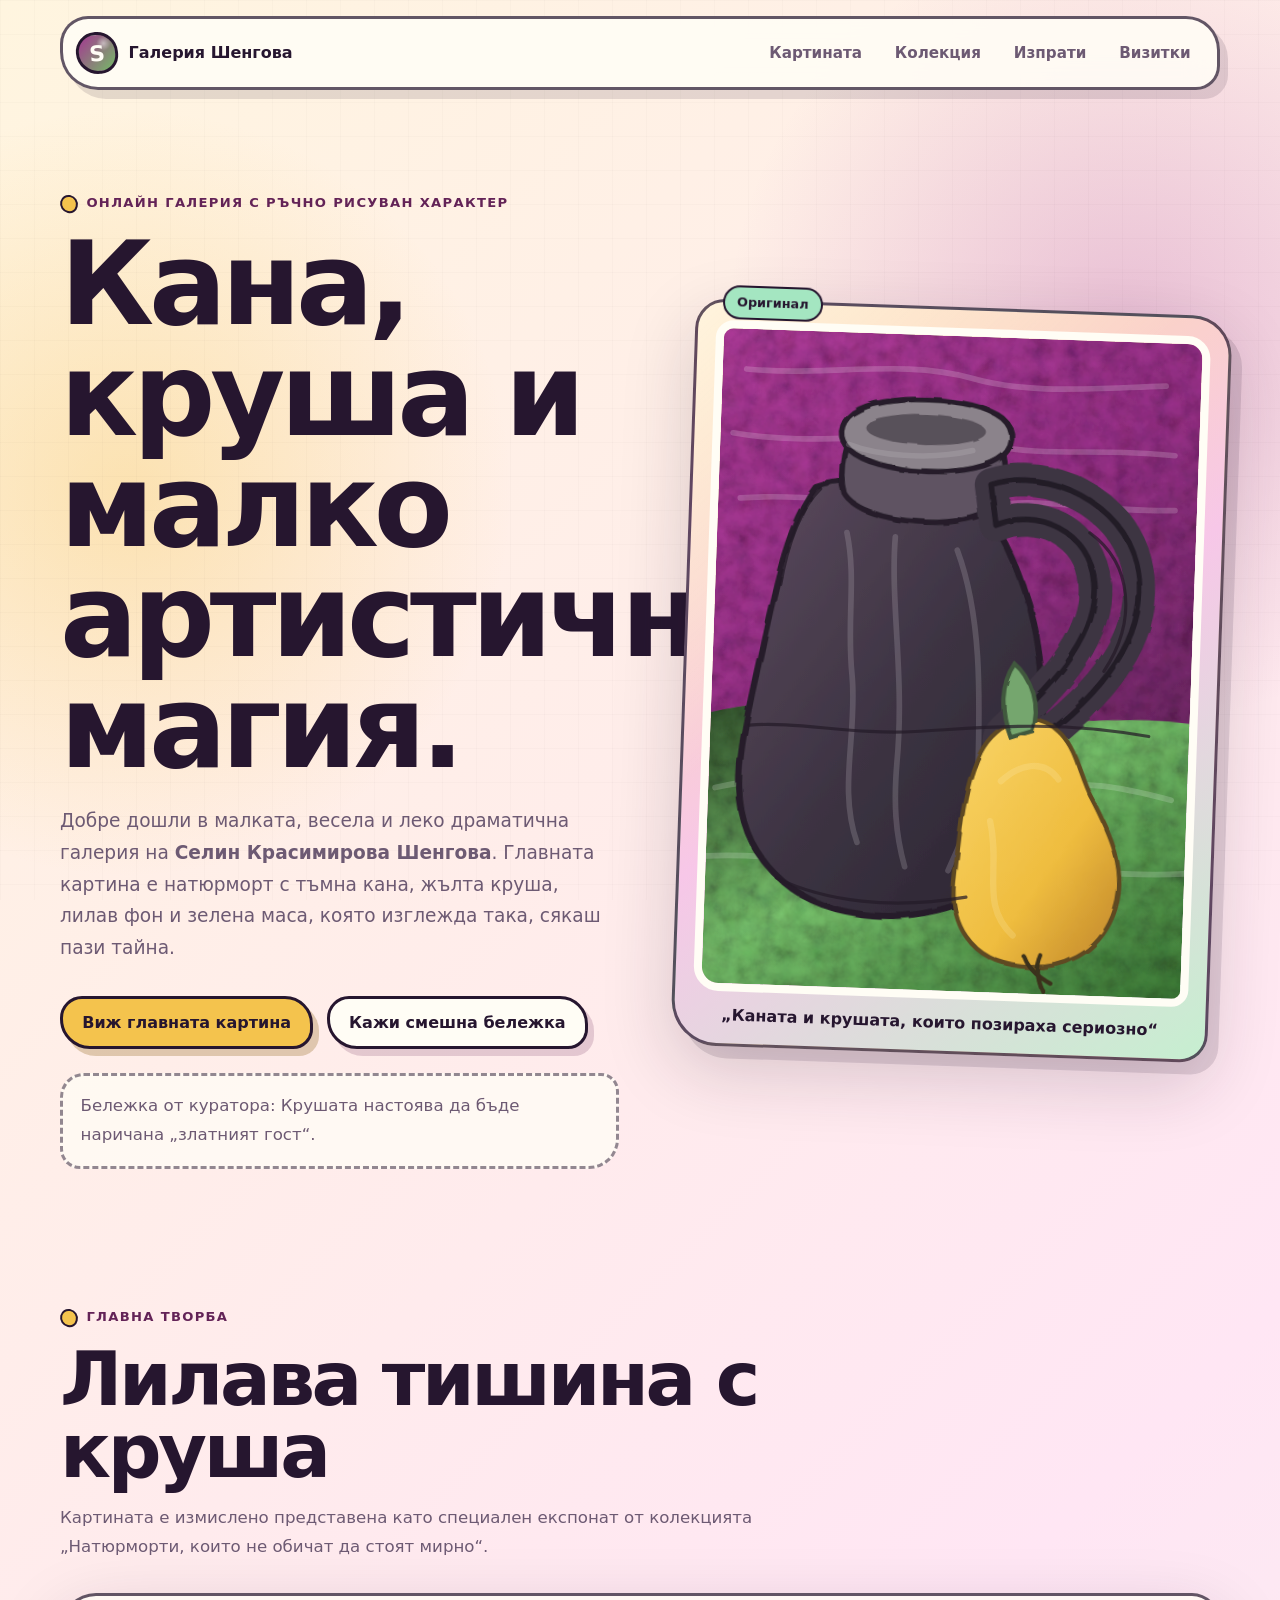
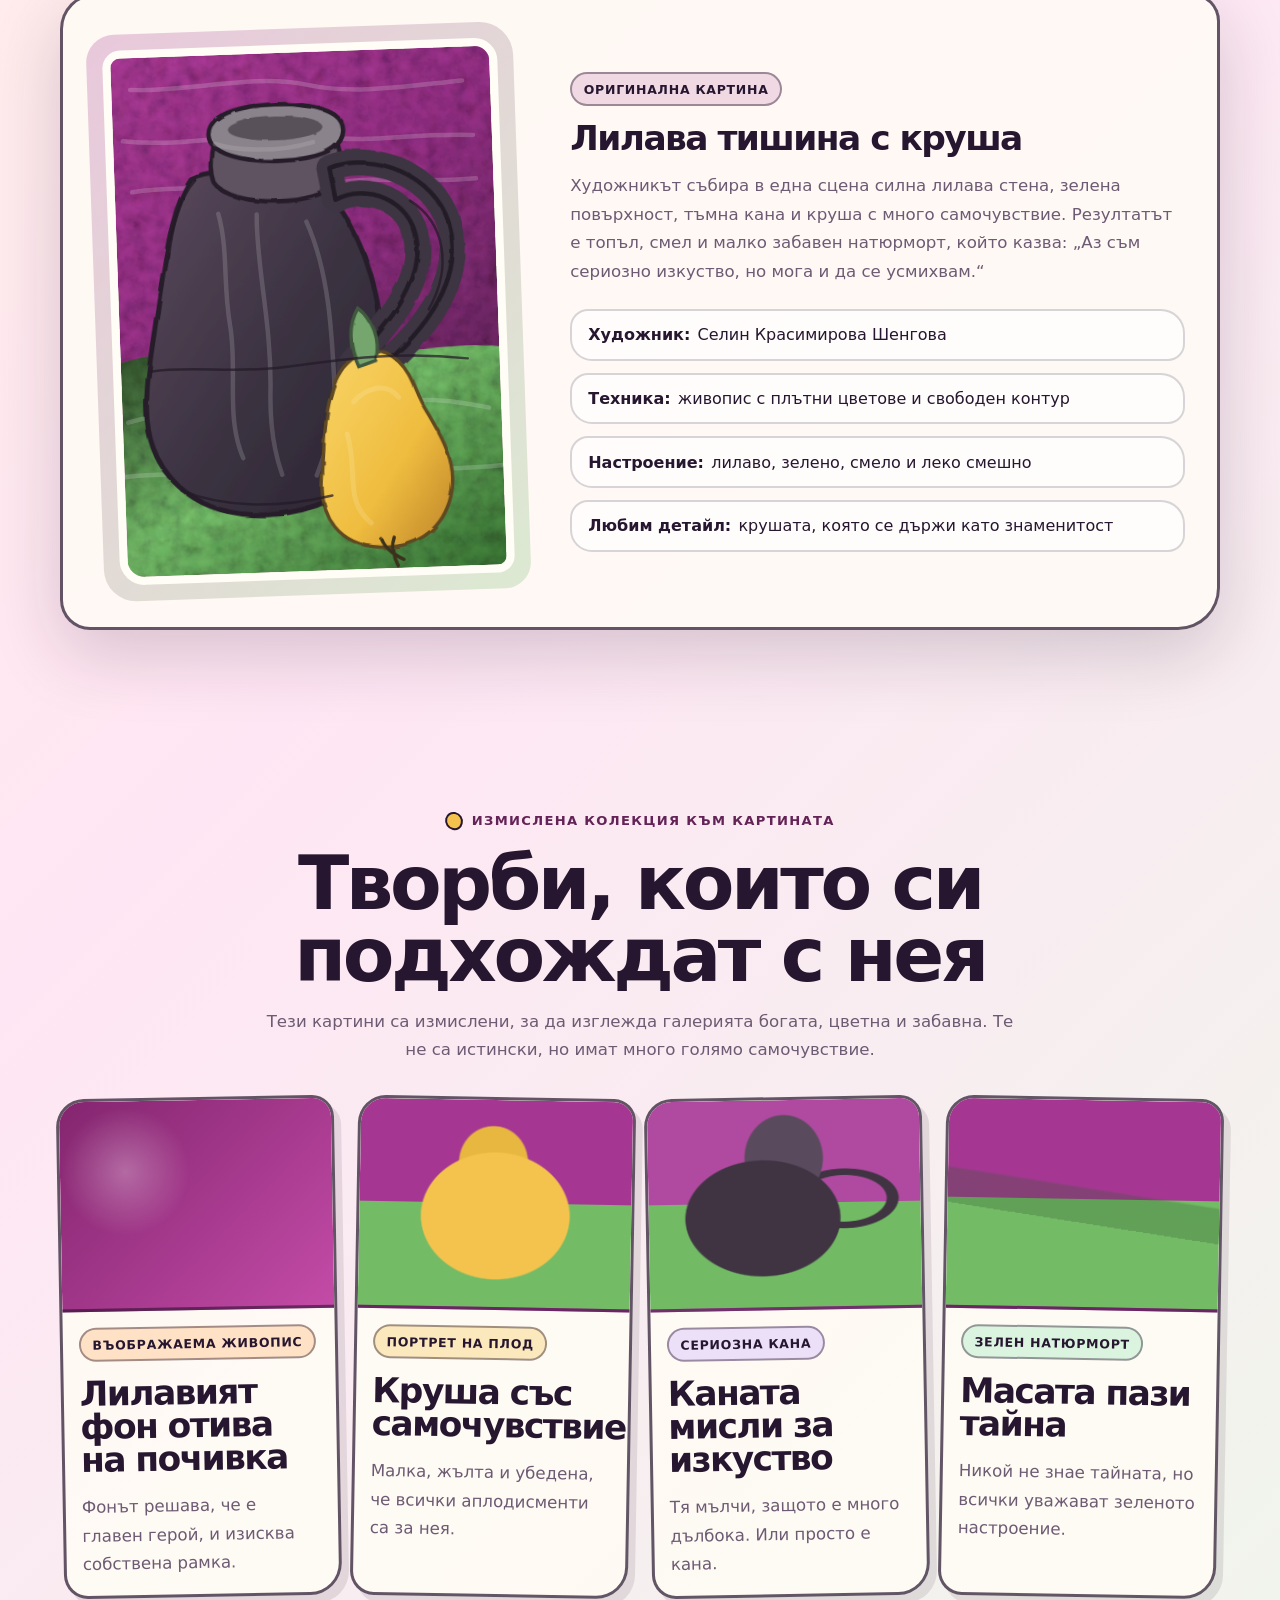
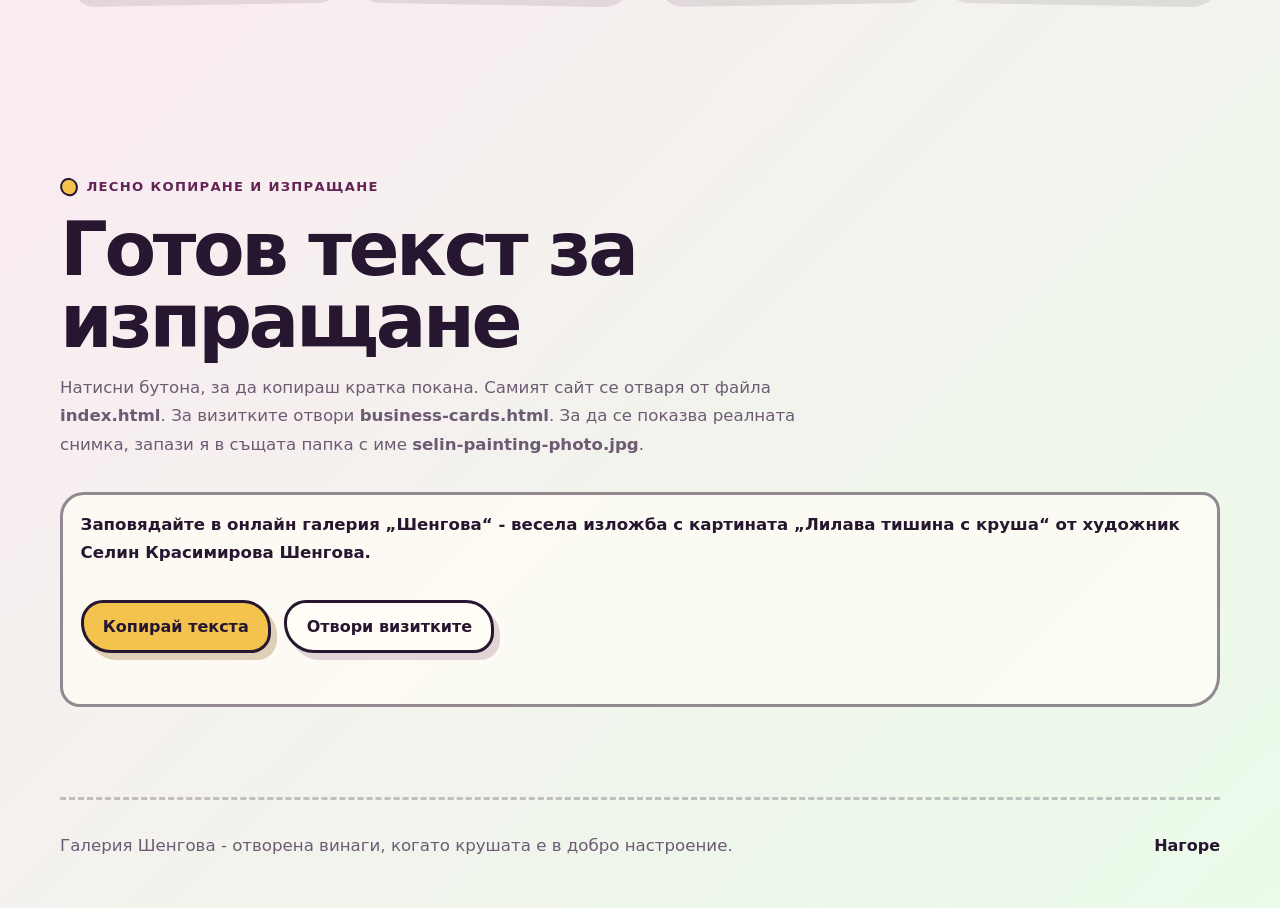
==== commit a36e75e4: "Prepare gallery to use Selin photo Co-authored-by: sshengova-png <sshengova-png@users.noreply.github" ====
--- a/index.html
+++ b/index.html
@@ -49,6 +49,7 @@
         <figure class="hero-frame">
           <img
             src="selin-kana-krusha.svg"
+            data-photo-src="selin-painting-photo.jpg"
             alt="Картина на Селин Красимирова Шенгова: тъмна кана до жълта круша върху зелена маса и лилав фон."
           >
           <figcaption>„Каната и крушата, които позираха сериозно“</figcaption>
@@ -69,7 +70,8 @@
           <div class="feature-image">
             <img
               src="selin-kana-krusha.svg"
-              alt="Илюстрирана версия на картината с кана и круша."
+              data-photo-src="selin-painting-photo.jpg"
+              alt="Снимка на картината с тъмна кана, жълта круша, лилав фон и зелена маса."
             >
           </div>
           <div class="feature-details">
@@ -144,7 +146,8 @@
           <p>
             Натисни бутона, за да копираш кратка покана. Самият сайт се отваря от
             файла <strong>index.html</strong>. За визитките отвори
-            <strong>business-cards.html</strong>.
+            <strong>business-cards.html</strong>. За да се показва реалната снимка,
+            запази я в същата папка с име <strong>selin-painting-photo.jpg</strong>.
           </p>
         </div>
 
